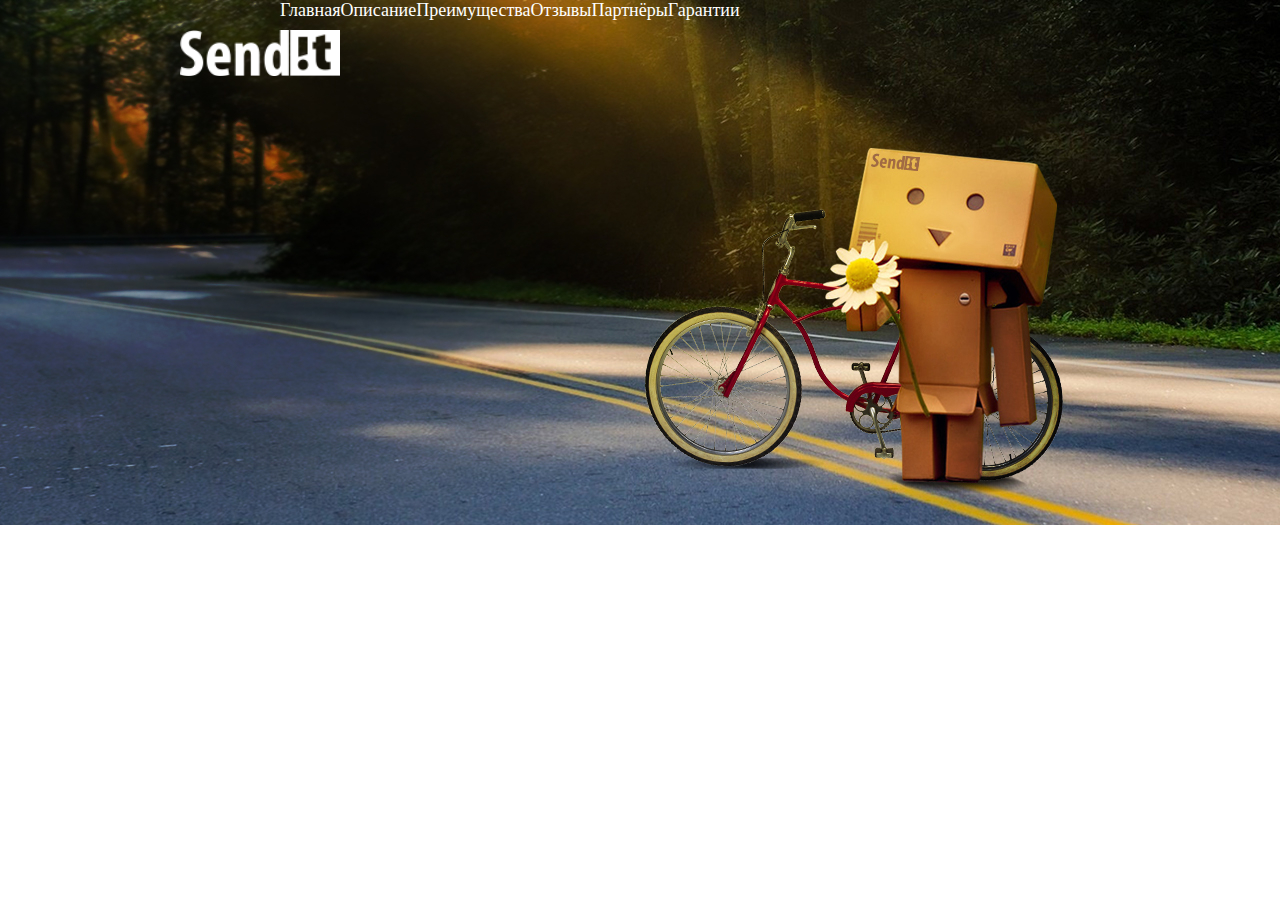
==== Адаптив 2.0/index.html @ 00981866 "prosto" ====
<!doctype html>
<html lang="en">
<head>
    <meta charset="UTF-8">
    <meta name="viewport"
          content="width=device-width, user-scalable=no, initial-scale=1.0, maximum-scale=1.0, minimum-scale=1.0">
    <meta http-equiv="X-UA-Compatible" content="ie=edge">
    <link rel="stylesheet" href="style.css">
    <title>Document</title>
</head>
<body>
    <header class="header center">
        <a href="#" class="logo"><img src="img/Logo.svg" alt="logo"></a>
        <ul class="navigator">
                <li class="navigator__list"><a href="#" class="list_links">Главная</a></li>
                <li class="navigator__list"><a href="#" class="list_links">Описание</a></li>
                <li class="navigator__list"><a href="#" class="list_links">Преимущества</a></li>
                <li class="navigator__list"><a href="#" class="list_links">Отзывы</a></li>
                <li class="navigator__list"><a href="#" class="list_links">Партнёры</a></li>
                <li class="navigator__list"><a href="#" class="list_links">Гарантии</a></li>
        </ul>
    </header>


</body>
</html>
---- Адаптив 2.0/style.css ----
* {
  margin: 0;
  padding: 0;
}

.center {
  padding: 0 15px;
}

.navigator {
  display: none;
  list-style-type: none;
}

.list_links {
  color: #ffffff;
  font-size: 18px;
  font-weight: 400;
  text-decoration: none;
}

.logo {
  padding-left: 140px;
}

.header {
  background-image: url("img/header-background.jpg");
  background-position: right;
  background-repeat: no-repeat;
  display: flex;
  height: 525px;
}

.logo {
  width: 100px;
  height: 29px;
  padding-top: 30px;
}

nav {
  padding-top: 30px;
}

@media (min-width: 320px) {
  .center {
    padding: 0 calc(50% - 160px);
  }

  .logo {
    padding-left: 20px;
  }

  .navigator {
    display: none;
  }
}
@media (min-width: 767.98px) {
  .center {
    padding: 0 calc(50% - 360px);
  }

  .navigator {
    display: flex;
  }
}
@media (min-width: 991.98px) {
  .center {
    padding: 0 calc(50% - 480px);
  }

  .navigator {
    display: flex;
  }
}
@media (min-width: 1440px) {
  .center {
    padding: 0 calc(50% - 720px);
  }

  .navigator {
    display: flex;
  }
}

/*# sourceMappingURL=style.css.map */
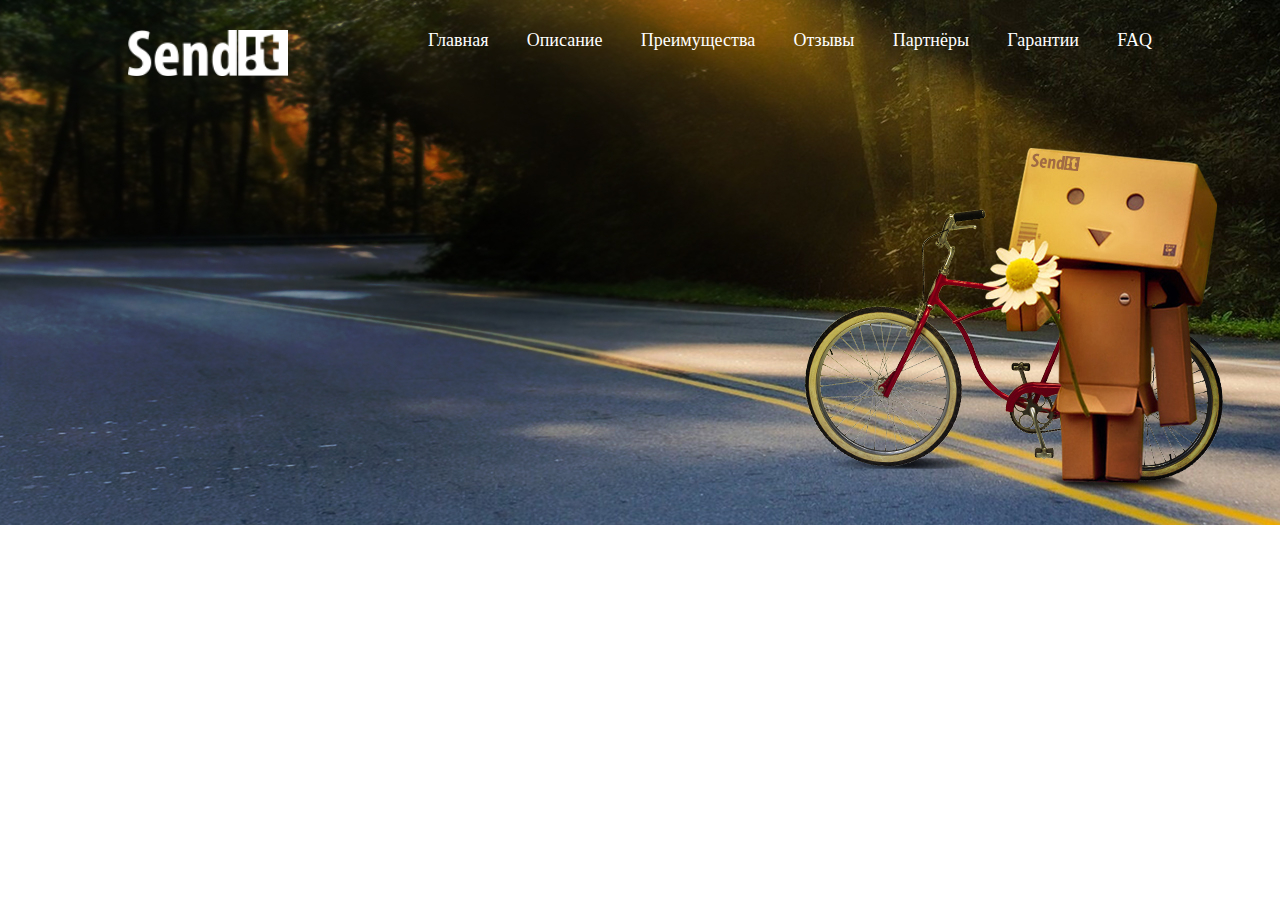
==== commit 09c16839: "поработал дома" ====
--- a/Адаптив 2.0/index.html
+++ b/Адаптив 2.0/index.html
@@ -9,17 +9,21 @@
     <title>Document</title>
 </head>
 <body>
-    <header class="header center">
-        <a href="#" class="logo"><img src="img/Logo.svg" alt="logo"></a>
-        <ul class="navigator">
+    <div class="first_slider center">
+        <header class="header">
+            <a href="#" class="logo"><img src="img/Logo.svg" alt="logo"></a>
+            <ul class="navigator">
                 <li class="navigator__list"><a href="#" class="list_links">Главная</a></li>
                 <li class="navigator__list"><a href="#" class="list_links">Описание</a></li>
                 <li class="navigator__list"><a href="#" class="list_links">Преимущества</a></li>
                 <li class="navigator__list"><a href="#" class="list_links">Отзывы</a></li>
                 <li class="navigator__list"><a href="#" class="list_links">Партнёры</a></li>
                 <li class="navigator__list"><a href="#" class="list_links">Гарантии</a></li>
-        </ul>
-    </header>
+                <li class="navigator__list"><a href="#" class="list_links">FAQ</a></li>
+            </ul>
+        </header>
+    </div>
+
 
 
 </body>
--- a/Адаптив 2.0/style.css
+++ b/Адаптив 2.0/style.css
@@ -3,13 +3,18 @@
   padding: 0;
 }
 
-.center {
-  padding: 0 15px;
+.first_slider {
+  background-image: url("img/header-background.jpg");
+  background-repeat: no-repeat;
+  height: 525px;
 }
 
 .navigator {
-  display: none;
+  display: flex;
+  justify-content: space-between;
   list-style-type: none;
+  width: 860px;
+  padding-left: 140px;
 }
 
 .list_links {
@@ -19,66 +24,49 @@
   text-decoration: none;
 }
 
-.logo {
-  padding-left: 140px;
+.header {
+  display: flex;
+  justify-content: space-between;
+  padding-top: 30px;
+  padding-left: 8rem;
+  padding-right: 8rem;
 }
 
-.header {
-  background-image: url("img/header-background.jpg");
-  background-position: right;
-  background-repeat: no-repeat;
-  display: flex;
-  height: 525px;
-}
-
-.logo {
-  width: 100px;
-  height: 29px;
+.nav {
   padding-top: 30px;
 }
 
-nav {
-  padding-top: 30px;
+.center {
+  margin: 0 auto;
 }
 
-@media (min-width: 320px) {
-  .center {
-    padding: 0 calc(50% - 160px);
+@media (max-width: 320px) {
+  .navigator {
+    display: none;
   }
 
-  .logo {
-    padding-left: 20px;
+  .first_slider {
+    width: 300px;
+  }
+}
+@media (max-width: 870px) {
+  .first_slider {
+    width: 768px;
   }
 
   .navigator {
     display: none;
   }
 }
-@media (min-width: 767.98px) {
-  .center {
-    padding: 0 calc(50% - 360px);
-  }
-
-  .navigator {
-    display: flex;
-  }
-}
-@media (min-width: 991.98px) {
-  .center {
-    padding: 0 calc(50% - 480px);
-  }
-
-  .navigator {
-    display: flex;
+@media (max-width: 1100px) {
+  .header {
+    padding-left: 2rem;
+    padding-right: 2rem;
   }
 }
 @media (min-width: 1440px) {
-  .center {
-    padding: 0 calc(50% - 720px);
-  }
-
-  .navigator {
-    display: flex;
+  .first_slider {
+    width: 1440px;
   }
 }
 
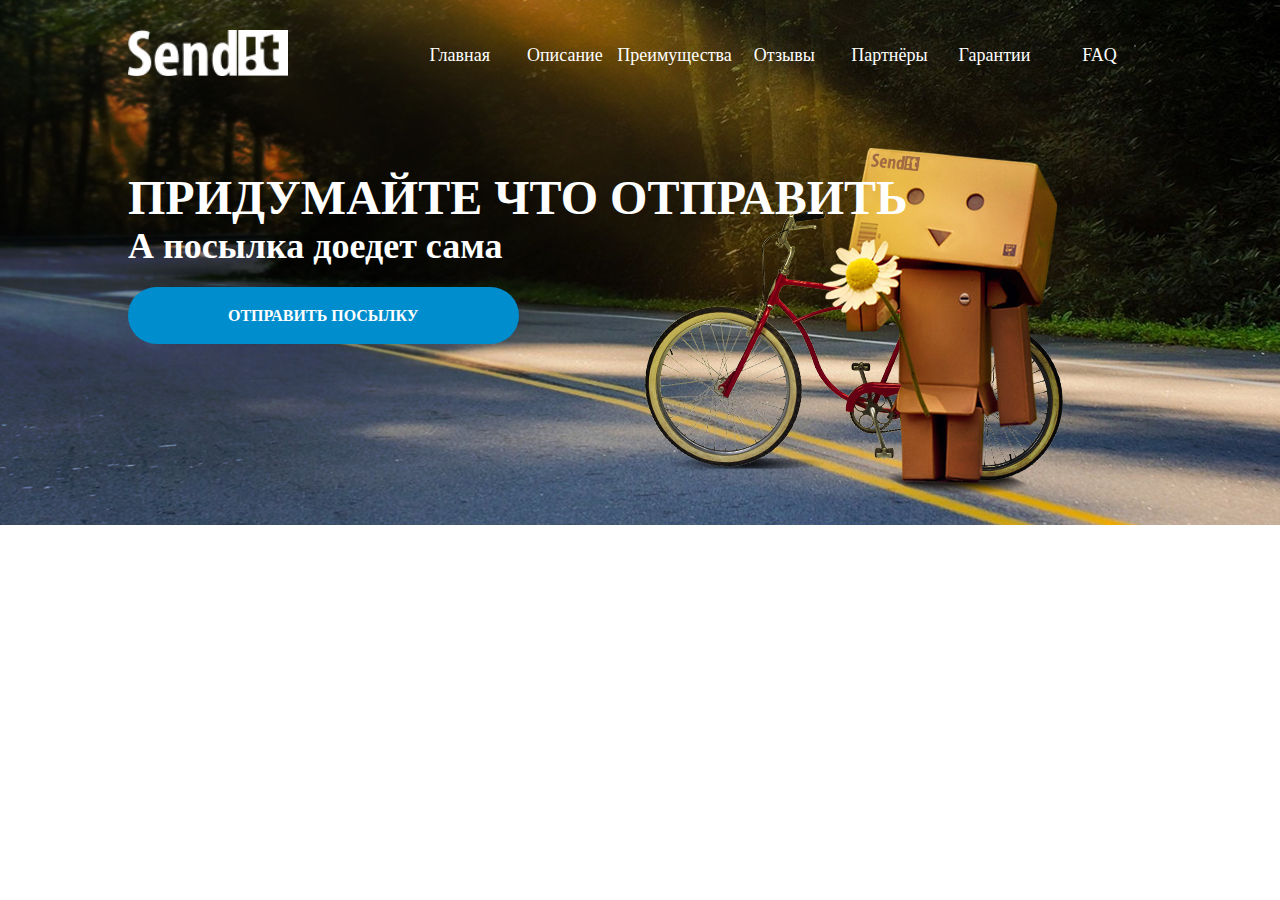
==== commit 2753a79a: "работал дома" ====
--- a/Адаптив 2.0/index.html
+++ b/Адаптив 2.0/index.html
@@ -11,7 +11,7 @@
 <body>
     <div class="first_slider center">
         <header class="header">
-            <a href="#" class="logo"><img src="img/Logo.svg" alt="logo"></a>
+            <a href="#" class="logo"><img class="logo-pic" src="img/Logo.svg" alt="logo"></a>
             <ul class="navigator">
                 <li class="navigator__list"><a href="#" class="list_links">Главная</a></li>
                 <li class="navigator__list"><a href="#" class="list_links">Описание</a></li>
@@ -21,7 +21,14 @@
                 <li class="navigator__list"><a href="#" class="list_links">Гарантии</a></li>
                 <li class="navigator__list"><a href="#" class="list_links">FAQ</a></li>
             </ul>
+            <div class="adidas"><img src="img/adidas.svg" alt=""></div>
         </header>
+        <div class="content-fist-slider">
+            <p class="big-lozung">ПРИДУМАЙТЕ ЧТО ОТПРАВИТЬ</p>
+            <p class="small-lozung">А посылка доедет сама</p>
+            <a href="#" class="long-button">отправить посылку</a>
+        </div>
+
     </div>
 
 
--- a/Адаптив 2.0/style.css
+++ b/Адаптив 2.0/style.css
@@ -7,14 +7,14 @@
   background-image: url("img/header-background.jpg");
   background-repeat: no-repeat;
   height: 525px;
+  background-position: right;
 }
 
 .navigator {
-  display: flex;
-  justify-content: space-between;
+  display: grid;
+  grid-template-columns: 1fr 1fr 1fr 1fr 1fr 1fr 1fr;
+  align-items: center;
   list-style-type: none;
-  width: 860px;
-  padding-left: 140px;
 }
 
 .list_links {
@@ -22,14 +22,49 @@
   font-size: 18px;
   font-weight: 400;
   text-decoration: none;
+  display: grid;
+  justify-content: center;
+}
+
+.content-fist-slider {
+  padding-left: 8rem;
+  padding-top: 90px;
+}
+
+.big-lozung {
+  font-size: 48px;
+  font-weight: 900;
+  color: #ffffff;
+}
+
+.small-lozung {
+  color: #ffffff;
+  font-size: 36px;
+  font-weight: 700;
+  padding-bottom: 2.5rem;
+}
+
+.long-button {
+  text-decoration: none;
+  padding: 20px 100px;
+  color: #ffffff;
+  font-size: 16px;
+  font-weight: 700;
+  text-transform: uppercase;
+  border-radius: 30px;
+  background-color: #008dcd;
 }
 
 .header {
-  display: flex;
-  justify-content: space-between;
+  display: grid;
+  grid-template-columns: 3fr 8fr;
   padding-top: 30px;
   padding-left: 8rem;
   padding-right: 8rem;
+}
+
+.adidas {
+  display: none;
 }
 
 .nav {
@@ -41,21 +76,83 @@
 }
 
 @media (max-width: 320px) {
+  .content-fist-slider {
+    padding-top: 350px;
+    padding-left: 1rem;
+  }
+
+  .logo-pic {
+    width: 100px;
+    height: 30px;
+  }
+
   .navigator {
     display: none;
   }
 
+  .logo {
+    height: 29px;
+    width: 100px;
+  }
+
   .first_slider {
-    width: 300px;
+    background-position: right -154px top 0px;
+    background-size: 336%;
+  }
+
+  .big-lozung {
+    font-size: 32px;
+    color: black;
+  }
+
+  .small-lozung {
+    font-size: 24px;
+    color: black;
+  }
+
+  .header {
+    display: grid;
+    grid-template-columns: 4fr 0.5fr;
+  }
+
+  .long-button {
+    padding: 1rem 2.5rem;
+  }
+
+  .adidas {
+    display: flex;
   }
 }
-@media (max-width: 870px) {
+@media screen and (min-width: 321px) and (max-width: 870px) {
   .first_slider {
-    width: 768px;
+    width: 100vw;
+    background-position: right -153px top 0px;
+  }
+
+  .content-fist-slider {
+    padding-top: 490px;
+    padding-left: 2rem;
+  }
+
+  .big-lozung {
+    color: black;
+  }
+
+  .small-lozung {
+    color: black;
   }
 
   .navigator {
     display: none;
+  }
+
+  .header {
+    display: grid;
+    grid-template-columns: 5fr 0.5fr;
+  }
+
+  .adidas {
+    display: flex;
   }
 }
 @media (max-width: 1100px) {
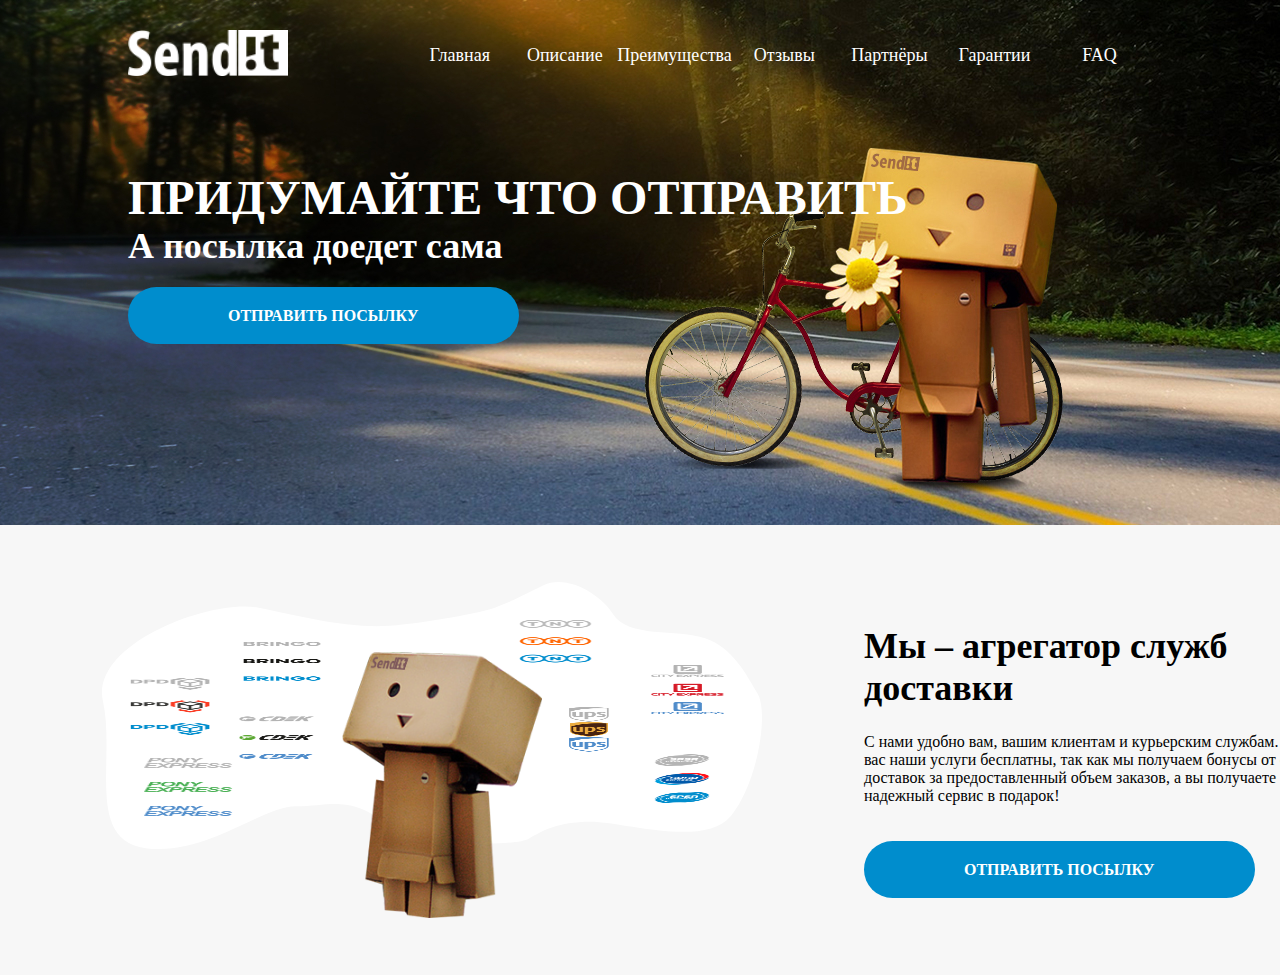
==== commit 304e866c: "home" ====
--- a/Адаптив 2.0/index.html
+++ b/Адаптив 2.0/index.html
@@ -30,6 +30,16 @@
         </div>
 
     </div>
+    <div class="two_slider center">
+        <div class="two_slider__left"></div>
+        <div class="two_slider__right">
+            <h2 class="lozung-two">Мы – агрегатор служб доставки</h2>
+            <p class="text-lozung-two">С нами удобно вам, вашим клиентам и курьерским службам.
+                Для вас наши услуги бесплатны, так как мы получаем бонусы от служб доставок за
+                предоставленный объем заказов, а вы получаете надежный сервис в подарок!</p>
+            <a href="#" class="long-button">отправить посылку</a>
+        </div>
+    </div>
 
 
 
--- a/Адаптив 2.0/style.css
+++ b/Адаптив 2.0/style.css
@@ -71,6 +71,41 @@
   padding-top: 30px;
 }
 
+.two_slider {
+  display: grid;
+  grid-template-columns: 1.5fr 1fr;
+  width: 1440px;
+  height: 450px;
+  background: #f7f7f7;
+}
+.two_slider__left {
+  background-image: url("img/slider-two.svg");
+  background-position: center;
+  background-repeat: no-repeat;
+}
+.two_slider__right {
+  width: 460px;
+  justify-items: center;
+  margin-top: 100px;
+}
+
+.text-lozung-two {
+  padding-top: 1.5rem;
+  padding-bottom: 3.5rem;
+}
+
+.lozung-two {
+  color: #000000;
+  font-size: 36px;
+  font-weight: 700;
+}
+
+.text-lozung-two {
+  color: #000000;
+  font-size: 16px;
+  font-weight: 400;
+}
+
 .center {
   margin: 0 auto;
 }
@@ -154,12 +189,21 @@
   .adidas {
     display: flex;
   }
+
+  .two_slider {
+    width: 320px;
+  }
 }
 @media (max-width: 1100px) {
   .header {
     padding-left: 2rem;
     padding-right: 2rem;
   }
+
+  .two-slider {
+    height: 336px;
+    width: 770px;
+  }
 }
 @media (min-width: 1440px) {
   .first_slider {
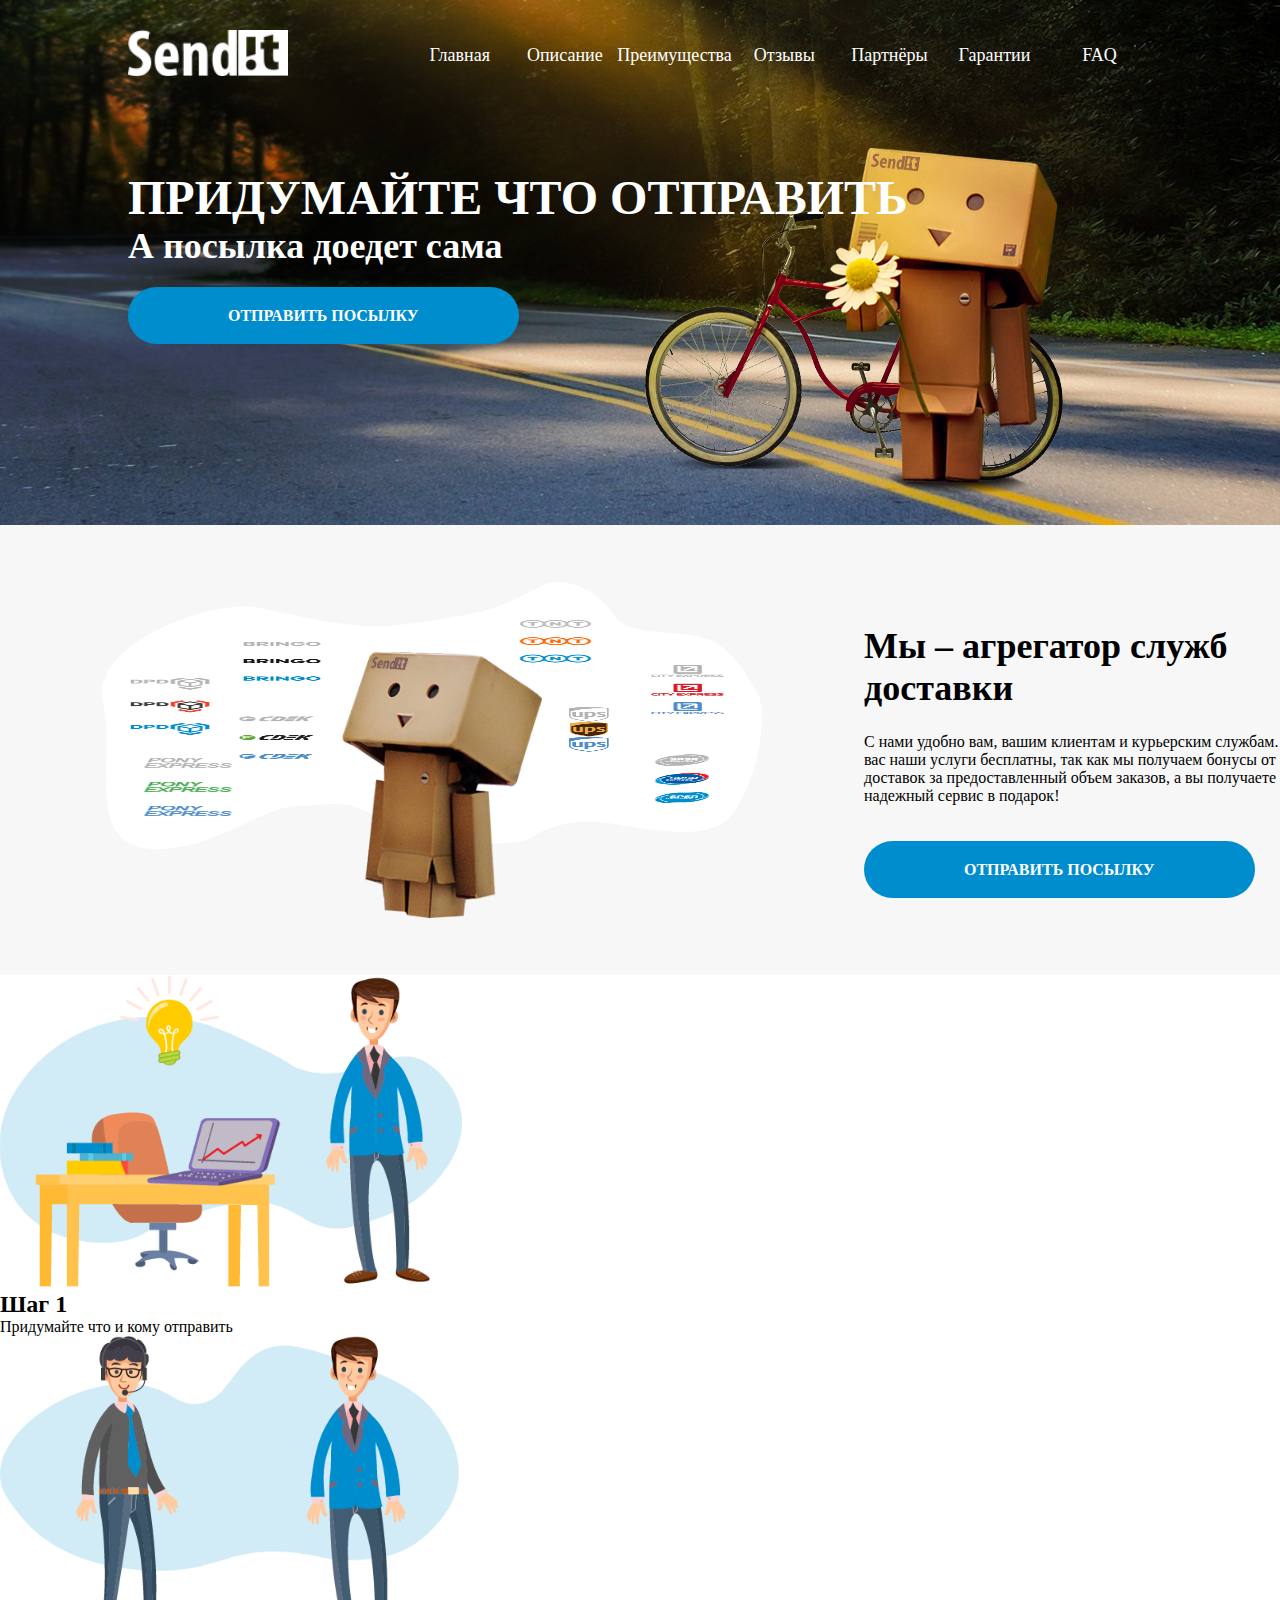
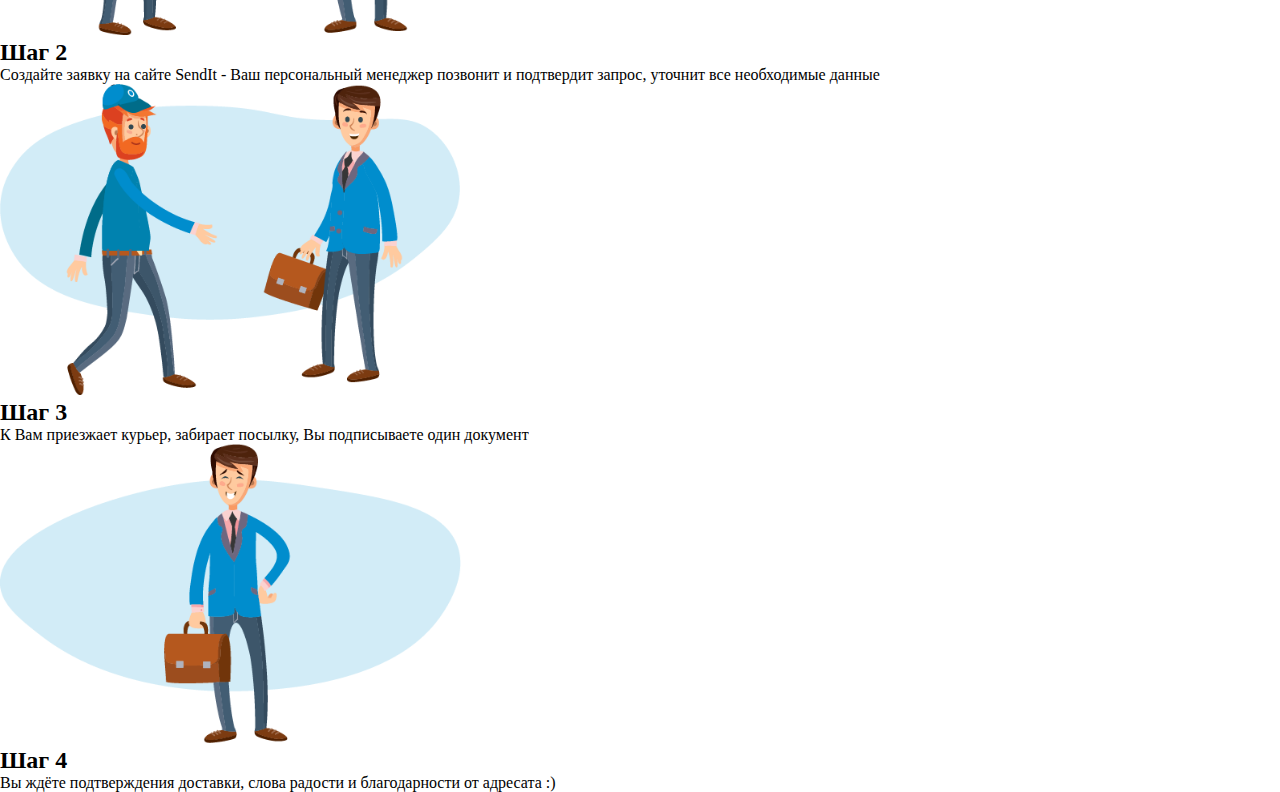
==== commit 581cf53c: "home" ====
--- a/Адаптив 2.0/index.html
+++ b/Адаптив 2.0/index.html
@@ -31,6 +31,7 @@
 
     </div>
     <div class="two_slider center">
+        <h2 class="lozung-two__spesial">Мы – агрегатор служб доставки</h2>
         <div class="two_slider__left"></div>
         <div class="two_slider__right">
             <h2 class="lozung-two">Мы – агрегатор служб доставки</h2>
@@ -39,6 +40,35 @@
                 предоставленный объем заказов, а вы получаете надежный сервис в подарок!</p>
             <a href="#" class="long-button">отправить посылку</a>
         </div>
+
+
+    </div>
+    <div class="three_slider center">
+        <div class="content-three"><img src="img/1-step.svg" alt="" class="content-three__pic">
+            <h2 class="content-three__step">Шаг 1</h2>
+            <p class="content-three__text">Придумайте что и кому отправить</p>
+        </div>
+        <div class="content-three"><img src="img/2-step.svg" alt="" class="content-three__pic">
+            <h2 class="content-three__step">Шаг 2</h2>
+            <p class="content-three__text">Создайте заявку на сайте SendIt -
+                Ваш персональный менеджер позвонит и подтвердит запрос, уточнит
+                все необходимые данные</p>
+        </div>
+        <div class="content-three"><img src="img/3-step.svg" alt="" class="content-three__pic">
+            <h2 class="content-three__step">Шаг 3 </h2>
+                <p class="content-three__text">
+                    К Вам приезжает курьер, забирает посылку, Вы подписываете один документ
+                </p>
+
+        </div>
+        <div class="content-three"><img src="img/4-step.svg" alt="" class="content-three__pic">
+            <h2 class="content-three__step">Шаг 4</h2>
+                <p class="content-three__text">
+                    Вы ждёте подтверждения доставки, слова радости и благодарности от адресата :)
+                </p>
+
+        </div>
+
     </div>
 
 
--- a/Адаптив 2.0/style.css
+++ b/Адаптив 2.0/style.css
@@ -82,11 +82,13 @@
   background-image: url("img/slider-two.svg");
   background-position: center;
   background-repeat: no-repeat;
+  grid-column: 1;
 }
 .two_slider__right {
   width: 460px;
   justify-items: center;
   margin-top: 100px;
+  grid-column: 2;
 }
 
 .text-lozung-two {
@@ -99,6 +101,9 @@
   font-size: 36px;
   font-weight: 700;
 }
+.lozung-two__spesial {
+  display: none;
+}
 
 .text-lozung-two {
   color: #000000;
@@ -162,6 +167,7 @@
   .first_slider {
     width: 100vw;
     background-position: right -153px top 0px;
+    height: 665px;
   }
 
   .content-fist-slider {
@@ -191,7 +197,45 @@
   }
 
   .two_slider {
-    width: 320px;
+    width: 100vw;
+    padding-top: 10rem;
+    display: grid;
+    grid-template-rows: 44px 1fr 1fr;
+    grid-template-columns: 2rem 383px 400px;
+  }
+  .two_slider__left {
+    align-self: center;
+    height: 330px;
+    grid-row-start: 2;
+    grid-row-end: 4;
+    grid-column: 3;
+    background-size: 100%;
+  }
+  .two_slider__right {
+    align-self: center;
+    height: 100px;
+    grid-row: 2;
+    grid-column: 2;
+  }
+
+  .text-lozung-two {
+    font-size: 14px;
+    font-weight: 400;
+    width: 260px;
+  }
+
+  .lozung-two {
+    display: none;
+  }
+  .lozung-two__spesial {
+    display: flex;
+    font-size: 36px;
+    font-weight: 700;
+    grid-row: 1;
+    grid-column-start: 2;
+    grid-column-end: 4;
+    align-items: center;
+    padding-left: 2rem;
   }
 }
 @media (max-width: 1100px) {
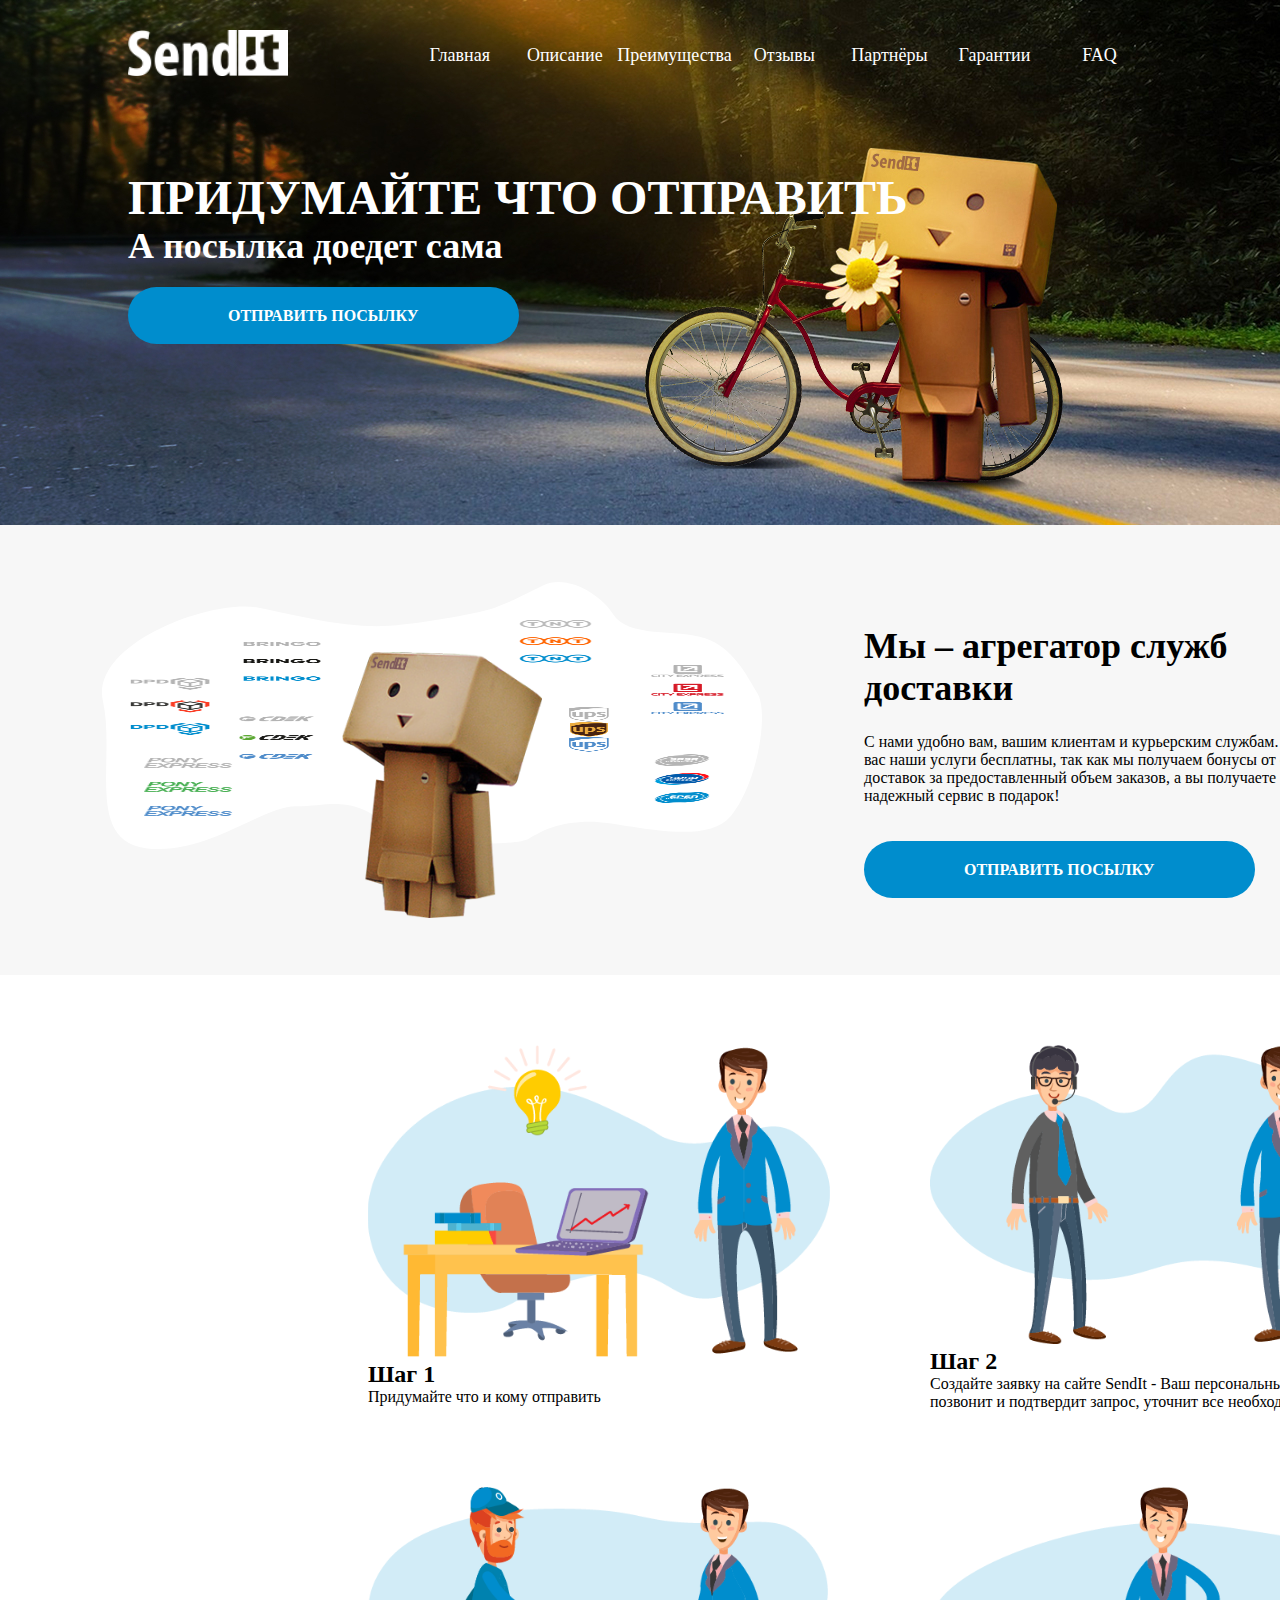
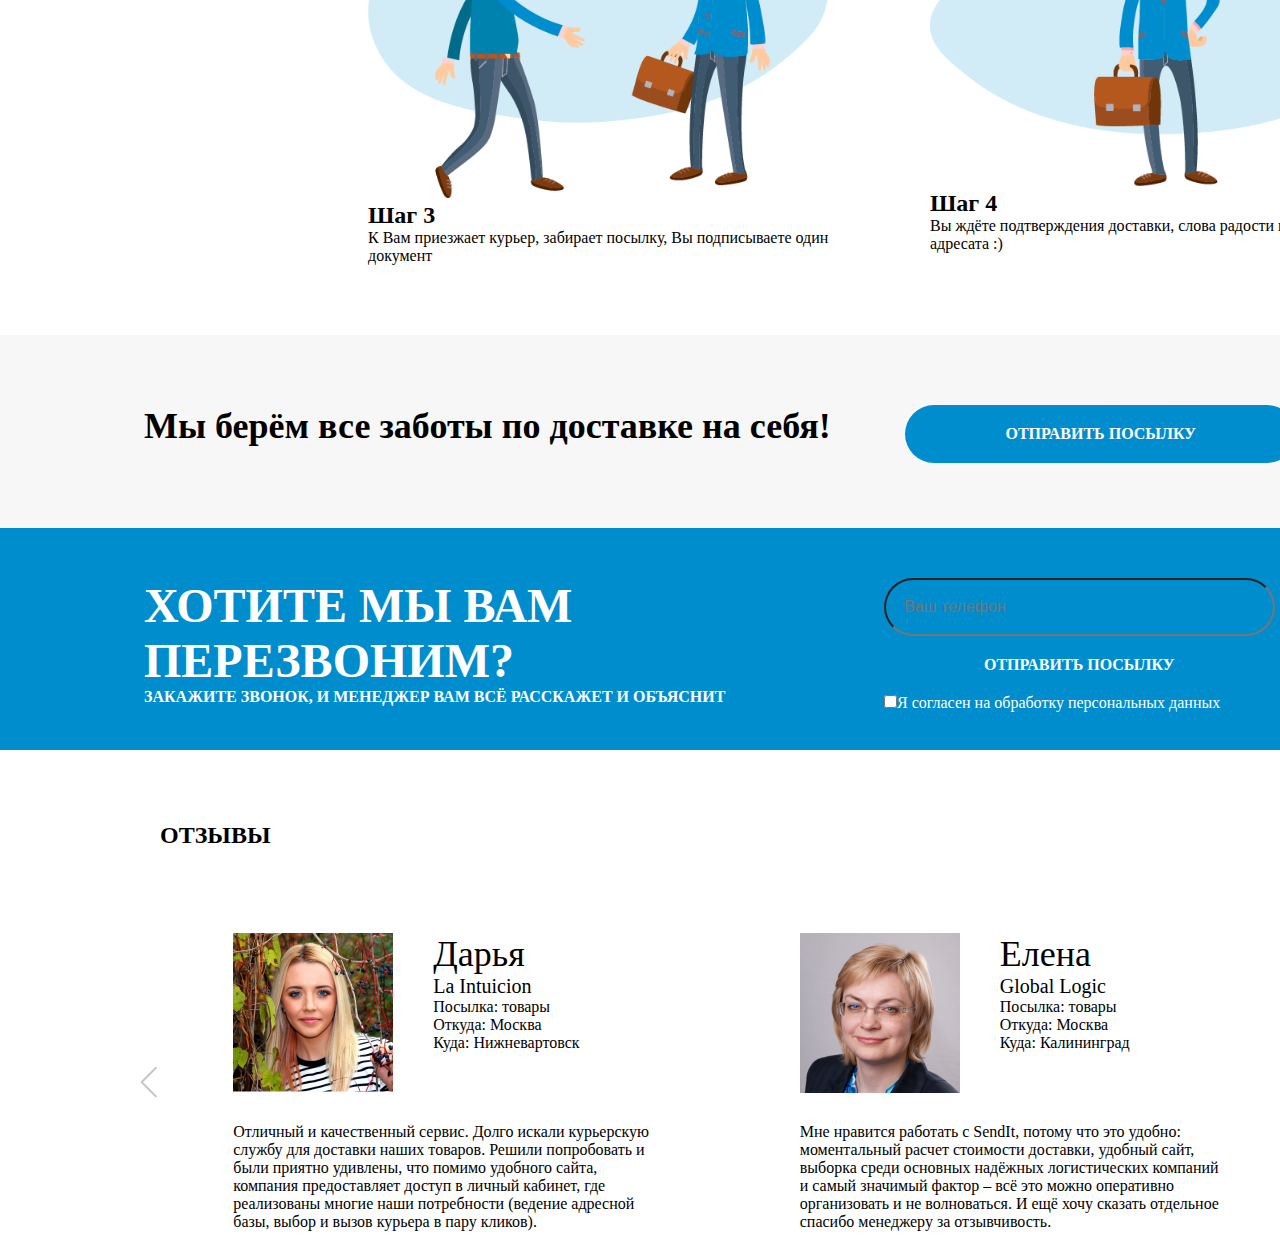
==== commit a02f5cb8: "homework" ====
--- a/Адаптив 2.0/index.html
+++ b/Адаптив 2.0/index.html
@@ -40,11 +40,10 @@
                 предоставленный объем заказов, а вы получаете надежный сервис в подарок!</p>
             <a href="#" class="long-button">отправить посылку</a>
         </div>
-
-
     </div>
     <div class="three_slider center">
-        <div class="content-three"><img src="img/1-step.svg" alt="" class="content-three__pic">
+        <div class="content-three"
+            ><img src="img/1-step.svg" alt="step" class="content-three__pic">
             <h2 class="content-three__step">Шаг 1</h2>
             <p class="content-three__text">Придумайте что и кому отправить</p>
         </div>
@@ -68,6 +67,66 @@
                 </p>
 
         </div>
+    </div>
+    <div class="four-slider center">
+        <div class="four-slider__top">
+            <h2 class="text-lozung-four">Мы берём все заботы по доставке на себя!</h2>
+            <a href="#" class="long-button">отправить посылку</a>
+        </div>
+        <div class="four-slider__middle">
+            <p class="four-slider__middle-text">
+               <span class="big-text">хотите мы вам </br>перезвоним?</span><br>
+                Закажите звонок, и менеджер вам всё расскажет и объяснит
+            </p>
+            <div class="four-slider__telephone-number">
+                <input class="number" type="number" placeholder="Ваш телефон" >
+                <a href="#" class="long-button">отправить посылку</a>
+                <form action="1"> <input type="checkbox">Я согласен на обработку персональных данных</form>
+            </div>
+        </div>
+        <div class="four-slider__bottom">
+            <h2 class="word-feedback">ОТЗЫВЫ</h2>
+            <img class="strelka-1" src="img/strelka-left.jpg" alt="strelka-left">
+            <div class="four-slider__bottom-feedback-1">
+                <img src="img/photo-1.jpg" alt="photo-1" class="feedback-foto">
+                <div class="other">
+                    <h2 class="name">Дарья</h2>
+                    <h2 class="who">La Intuicion</h2>
+                    <h2 class="what">
+                        Посылка: товары<br>
+                        Откуда: Москва<br>
+                        Куда: Нижневартовск
+                    </h2>
+                </div>
+                <p class="feedback-text">
+                    Отличный и качественный сервис.
+                    Долго искали курьерскую службу для доставки наших товаров.
+                    Решили попробовать и были приятно удивлены, что помимо удобного сайта,
+                    компания предоставляет доступ в личный кабинет, где реализованы многие
+                    наши потребности (ведение адресной базы, выбор и вызов курьера в пару кликов).
+                </p>
+            </div>
+            <div class="four-slider__bottom-feedback-2">
+                <img src="img/photo-2.jpg" alt="photo-2" class="feedback-foto">
+                     <div class="other">
+                        <h2 class="name">Елена</h2>
+                        <h2 class="who">Global Logic</h2>
+                        <h2 class="what">
+                            Посылка: товары<br>
+                            Откуда: Москва<br>
+                            Куда: Калининград
+                        </h2>
+
+                     </div>
+                <p class="feedback-text">
+                    Мне нравится работать с SendIt, потому что это удобно: моментальный расчет
+                    стоимости доставки, удобный сайт, выборка среди основных надёжных логистических
+                    компаний и самый значимый фактор – всё это можно оперативно организовать и не волноваться.
+                    И ещё хочу сказать отдельное спасибо менеджеру за отзывчивость.
+                </p>
+            </div>
+           <img class="strelka-2" src="img/strelka-right.jpg" alt="strelka-right">
+        </div>
 
     </div>
 
--- a/Адаптив 2.0/style.css
+++ b/Адаптив 2.0/style.css
@@ -115,6 +115,156 @@
   margin: 0 auto;
 }
 
+.three_slider {
+  width: 1060px;
+  padding: 70px 23rem;
+  display: grid;
+  grid-template-columns: 1fr 1fr;
+  grid-template-rows: 1fr 1fr;
+  grid-gap: 4rem;
+}
+
+.four-slider {
+  width: 1440px;
+}
+.four-slider__top {
+  background-color: #f7f7f7;
+  display: flex;
+  padding: 70px 9rem 65px;
+  justify-content: space-between;
+}
+.four-slider__middle {
+  background-color: #008dcd;
+  padding: 50px 9rem 40px;
+  display: flex;
+}
+.four-slider__middle-text {
+  color: #ffffff;
+  font-size: 16px;
+  font-weight: 900;
+  text-transform: uppercase;
+  width: 740px;
+}
+.four-slider__telephone-number {
+  width: 391px;
+  height: 132px;
+  display: flex;
+  flex-direction: column;
+  justify-content: space-between;
+}
+.four-slider__bottom {
+  width: 1173px;
+  padding-left: 140px;
+  padding-right: 140px;
+  display: grid;
+  grid-template-rows: 170px 324px;
+  grid-template-columns: 20px 1fr 1fr 20px;
+}
+.four-slider__bottom-feedback-1 {
+  grid-row: 2;
+  grid-column-start: 2;
+  grid-column-end: 3;
+  display: grid;
+  grid-template-columns: 160px 260px;
+  grid-template-rows: 160px auto;
+  align-self: center;
+  justify-content: center;
+}
+.four-slider__bottom-feedback-2 {
+  grid-row: 2;
+  grid-column-start: 3;
+  grid-column-end: 4;
+  display: grid;
+  grid-template-columns: 160px 260px;
+  grid-template-rows: 160px auto;
+  align-self: center;
+  justify-content: center;
+}
+
+.feedback-foto {
+  grid-column: 1;
+  grid-row: 1;
+}
+
+.other {
+  grid-column: 2;
+  grid-row: 1;
+  padding-left: 40px;
+  color: #000000;
+  font-size: 16px;
+  font-weight: 400;
+}
+
+.who {
+  color: #000000;
+  font-size: 20px;
+  font-weight: 400;
+}
+
+.name {
+  color: #000000;
+  font-size: 36px;
+  font-weight: 400;
+}
+
+.what {
+  font-size: 16px;
+  font-weight: 400;
+}
+
+.feedback-text {
+  grid-row: 2;
+  grid-column-start: 1;
+  grid-column-end: 3;
+  padding-top: 30px;
+  color: #000000;
+  font-size: 16px;
+  font-weight: 400;
+}
+
+.number {
+  background-color: #008dcd;
+  border-radius: 50px;
+  padding: 18px;
+  font-size: 16px;
+  font-weight: 400;
+}
+
+.word-feedback {
+  grid-row: 1;
+  grid-column: 2;
+  align-self: center;
+}
+
+.strelka-1 {
+  grid-row: 2;
+  grid-column: 1;
+  align-self: center;
+  height: 31px;
+}
+
+.strelka-2 {
+  grid-row: 2;
+  grid-column: 4;
+  align-self: center;
+  height: 31px;
+}
+
+.big-text {
+  font-size: 48px;
+}
+
+.text-lozung-four {
+  color: #000000;
+  font-size: 36px;
+  font-weight: 700;
+}
+
+form {
+  color: #ffffff;
+  font-weight: 400;
+}
+
 @media (max-width: 320px) {
   .content-fist-slider {
     padding-top: 350px;
@@ -161,6 +311,22 @@
 
   .adidas {
     display: flex;
+  }
+
+  .three_slider {
+    padding: 30px 1rem;
+    display: flex;
+    flex-direction: column;
+  }
+
+  .content-three {
+    width: 278px;
+    height: 258px;
+    padding-top: 1rem;
+    padding-bottom: 1rem;
+  }
+  .content-three__pic {
+    height: 188px;
   }
 }
 @media screen and (min-width: 321px) and (max-width: 870px) {
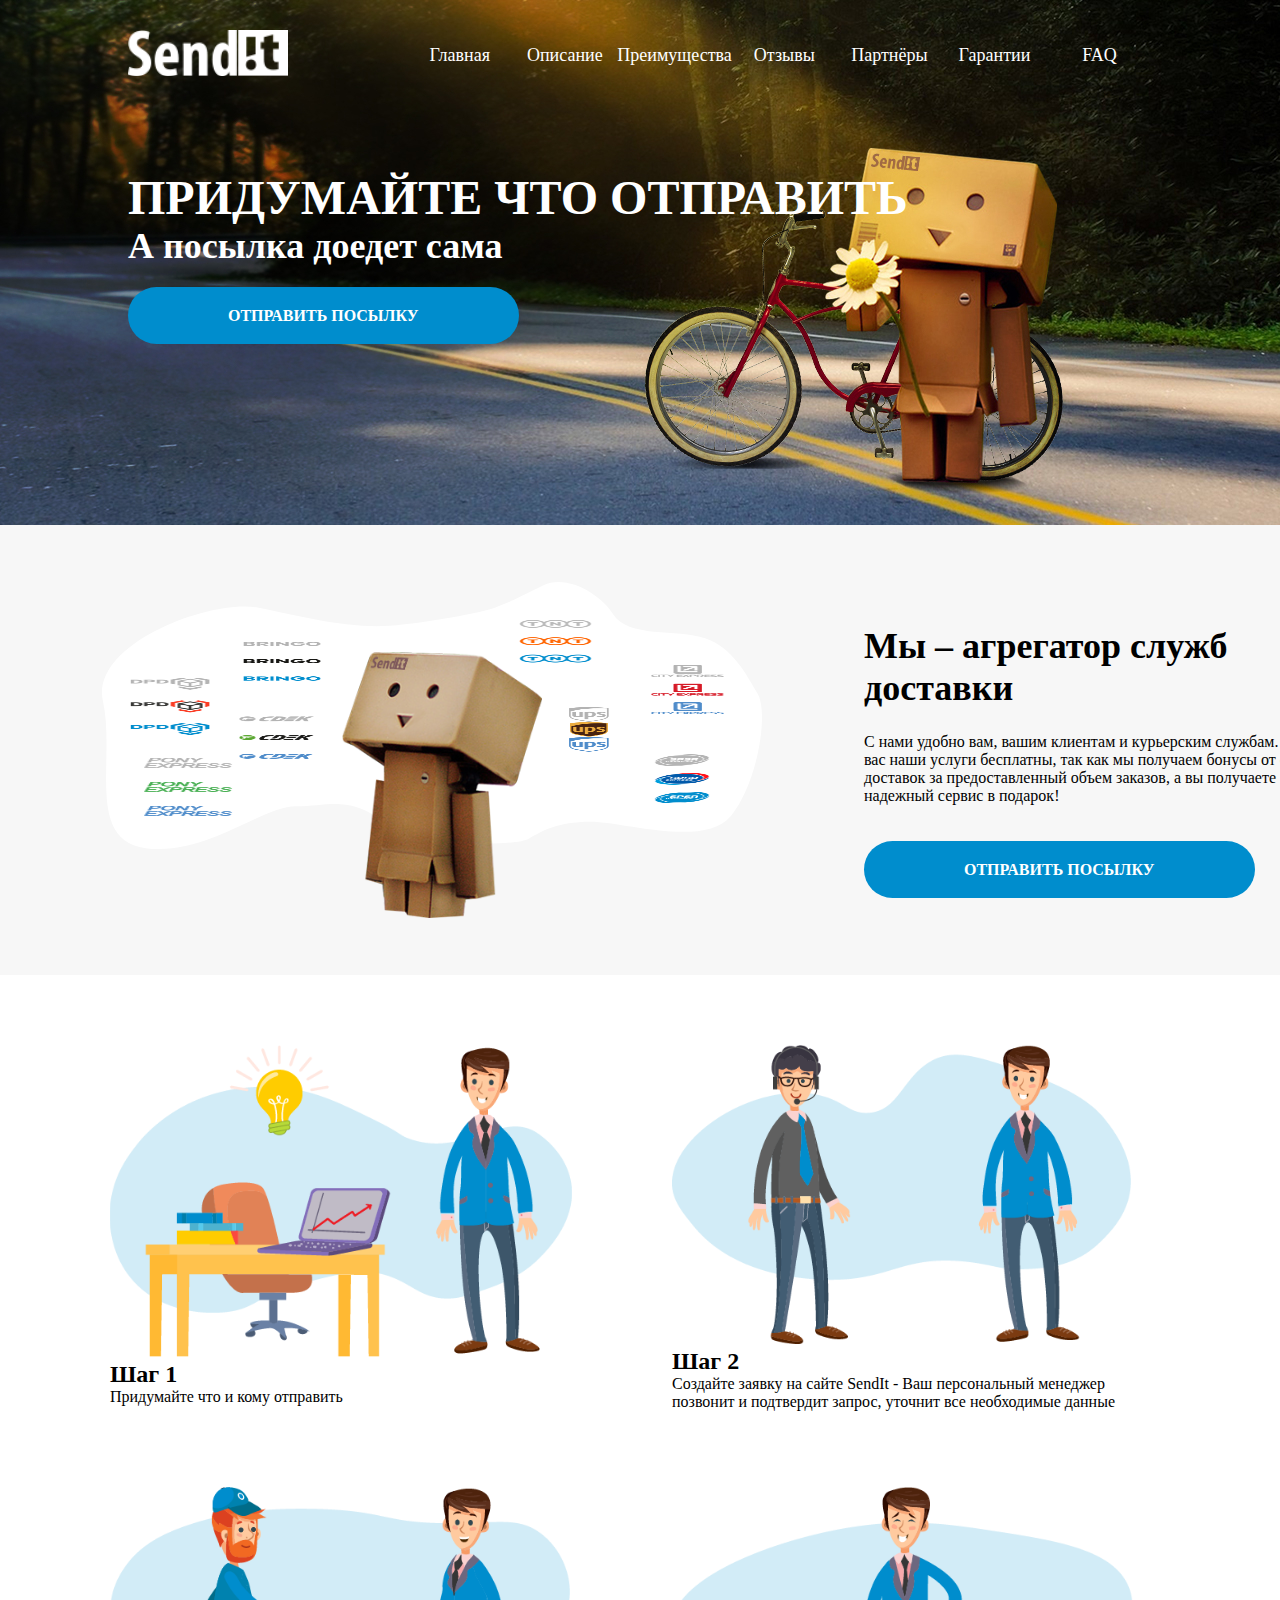
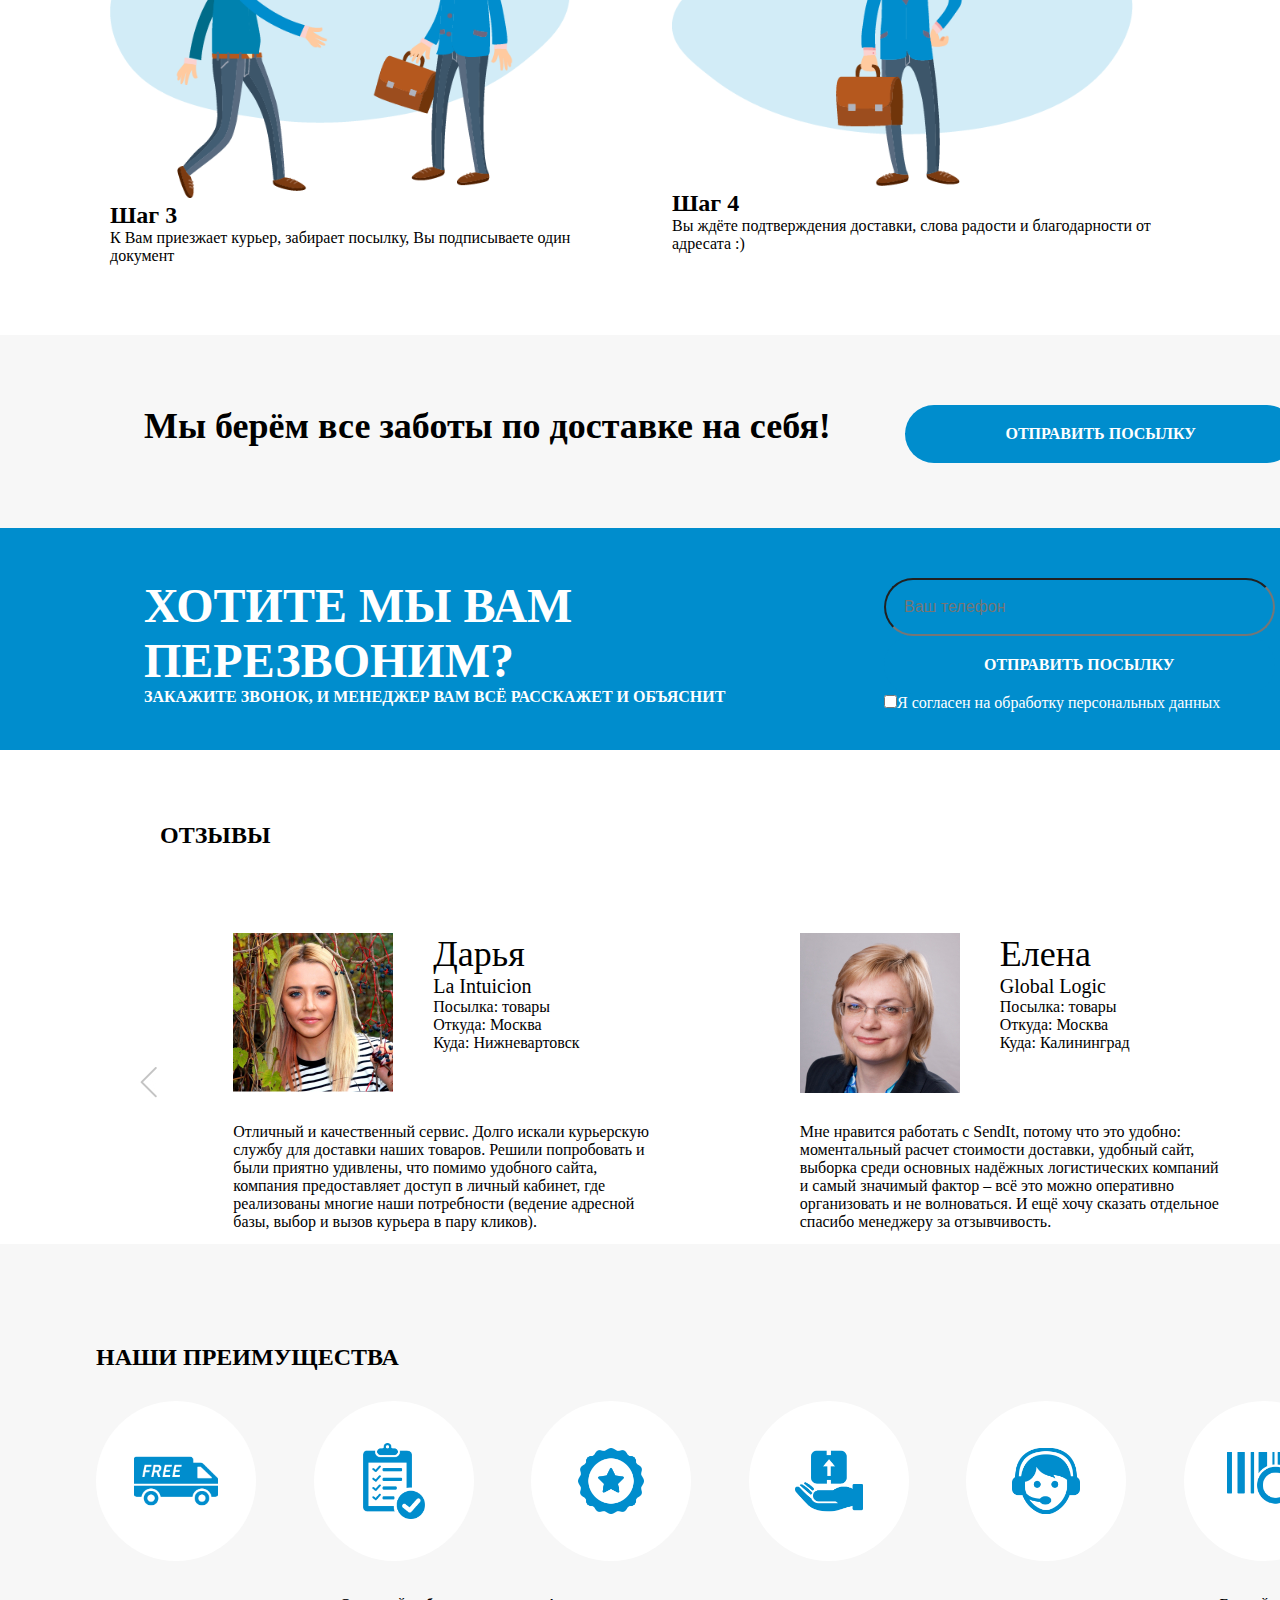
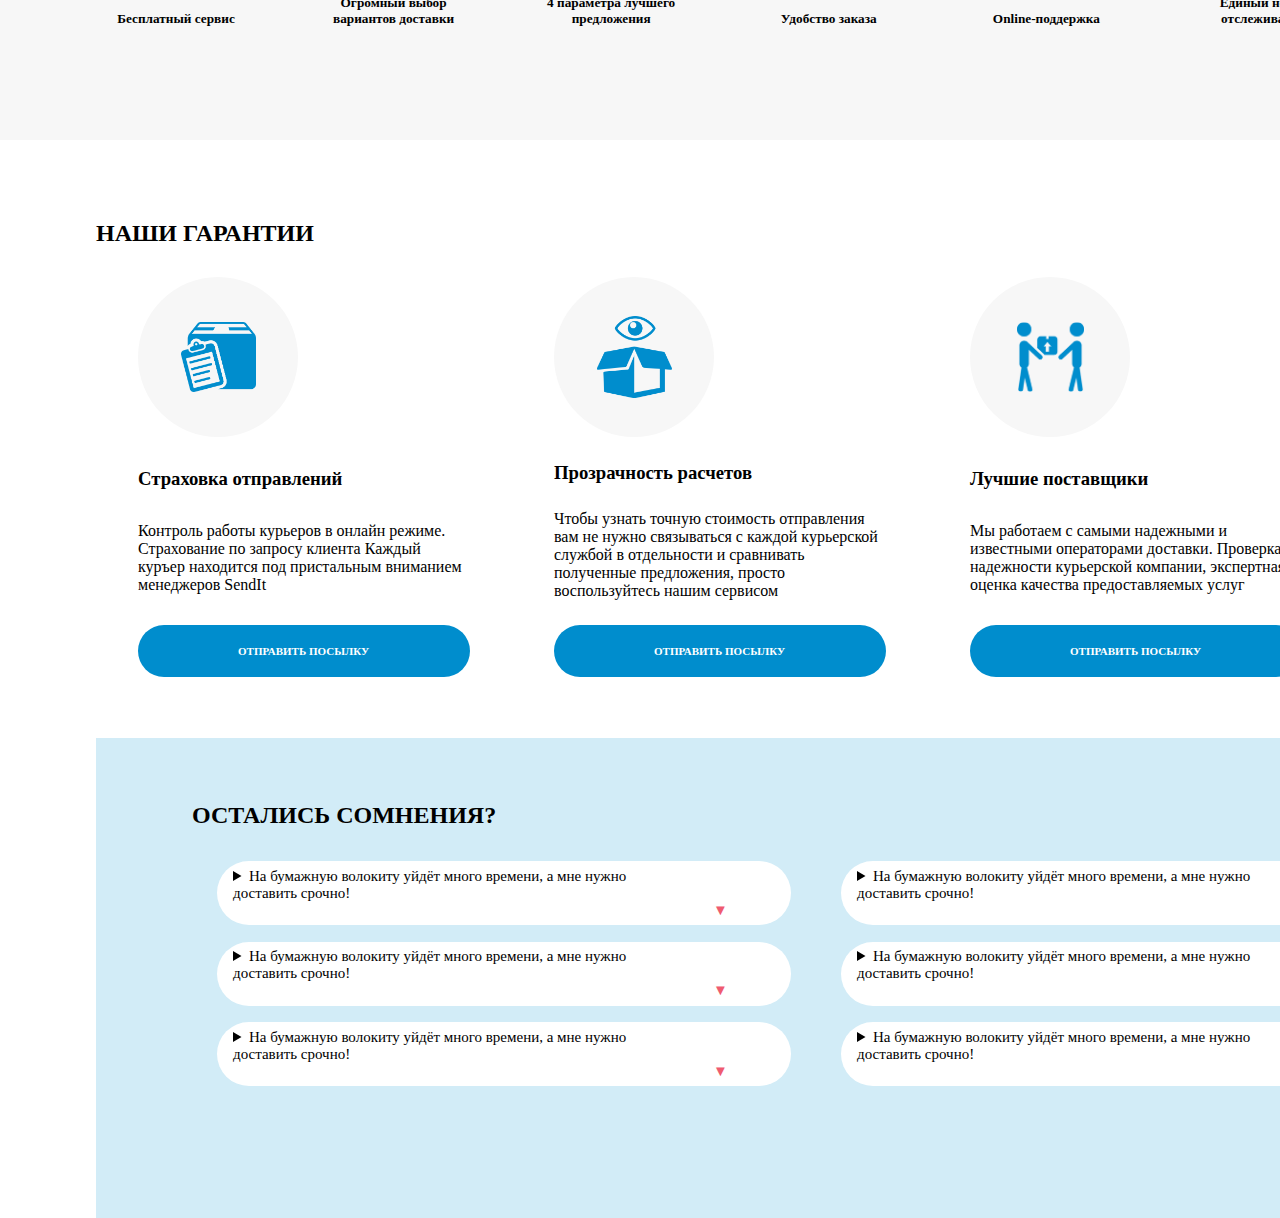
==== commit b31eaa8a: "home" ====
--- a/Адаптив 2.0/index.html
+++ b/Адаптив 2.0/index.html
@@ -6,6 +6,7 @@
           content="width=device-width, user-scalable=no, initial-scale=1.0, maximum-scale=1.0, minimum-scale=1.0">
     <meta http-equiv="X-UA-Compatible" content="ie=edge">
     <link rel="stylesheet" href="style.css">
+    <link href="https://fonts.googleapis.com/css?family=Source+Sans+Pro:400,600&display=swap&subset=cyrillic,cyrillic-ext" rel="stylesheet">
     <title>Document</title>
 </head>
 <body>
@@ -129,6 +130,110 @@
         </div>
 
     </div>
+    <div class="five-slider center">
+        <div class="five-slider__top">
+            <h2>НАШИ ПРЕИМУЩЕСТВА</h2>
+            <div class="five-slider__top-circle">
+                <div class="five-slider__top-blocks">
+                    <div class="top-circle-white"><img src="img/circle-1.svg" alt="circle-1"></div>
+                    <h5 class="top-circle-text">Бесплатный сервис</h5>
+                </div>
+                <div class="five-slider__top-blocks">
+                    <div class="top-circle-white"><img src="img/circle-2.svg" alt="circle-1"></div>
+                    <h5 class="top-circle-text">Огромный выбор вариантов доставки</h5>
+                </div>
+                <div class="five-slider__top-blocks">
+                    <div class="top-circle-white"><img src="img/circle-3.svg" alt="circle-1"></div>
+                    <h5 class="top-circle-text">4 параметра лучшего предложения</h5>
+                </div>
+                <div class="five-slider__top-blocks">
+                    <div class="top-circle-white"><img src="img/circle-4.svg" alt="circle-1"></div>
+                    <h5 class="top-circle-text">Удобство заказа</h5>
+                </div>
+                <div class="five-slider__top-blocks">
+                    <div class="top-circle-white"><img src="img/circle-5.svg" alt="circle-1"></div>
+                    <h5 class="top-circle-text">Online-поддержка</h5>
+                </div>
+                <div class="five-slider__top-blocks">
+                    <div class="top-circle-white"><img src="img/circle-6.svg" alt="circle-1"></div>
+                    <h5 class="top-circle-text">Единый номер отслеживания</h5>
+                </div>
+
+            </div>
+        </div>
+        <div class="five-slider__bottom">
+            <h2 class="five-slider__bottom-lozug">НАШИ ГАРАНТИИ</h2>
+            <div class="five-slider__bottom-threeBlock">
+               <div class="bottom-threeBlock-cirkle"><img src="img/circle-7.svg" alt="circle-7"></div>
+               <h3>Страховка отправлений</h3>
+               <p>Контроль работы курьеров в онлайн режиме.
+                   Страхование по запросу клиента Каждый куръер
+                   находится под пристальным вниманием менеджеров SendIt</p>
+               <a href="#" class="medium-button">отправить посылку</a>
+           </div>
+            <div class="five-slider__bottom-threeBlock">
+                <div class="bottom-threeBlock-cirkle"><img src="img/circle-8.svg" alt="circle-7"></div>
+                <h3>Прозрачность расчетов</h3>
+                <p>Чтобы узнать точную стоимость отправления вам не нужно
+                    связываться с каждой курьерской службой в
+                    отдельности и сравнивать полученные предложения, просто
+                    воспользуйтесь нашим сервисом </p>
+                <a href="#" class="medium-button">отправить посылку</a>
+            </div>
+            <div class="five-slider__bottom-threeBlock">
+                <div class="bottom-threeBlock-cirkle"><img src="img/circle-9.svg" alt="circle-7"></div>
+                <h3>Лучшие поставщики</h3>
+                <p>Мы работаем с самыми надежными и известными операторами доставки.
+                    Проверка надежности курьерской компании,
+                    экспертная оценка качества предоставляемых услуг</p>
+                <a href="#" class="medium-button">отправить посылку</a>
+            </div>
+        </div>
+    </div>
+    <div class="six-slider center">
+        <div class="six-slider__top">
+            <h2 class="six-slider__top-lozung">ОСТАЛИСЬ СОМНЕНИЯ?</h2>
+            <div class="six-slider__top-block">
+                <div class="six-slider__top-block-content">
+                    <details>
+                        <summary >На бумажную волокиту уйдёт много времени, а мне нужно<br>
+                            доставить срочно!</summary>
+                    </details>
+                </div>
+                <div class="six-slider__top-block-content">
+                    <details >
+                        <summary>На бумажную волокиту уйдёт много времени, а мне нужно<br>
+                            доставить срочно!</summary>
+                    </details>
+                </div>
+                <div class="six-slider__top-block-content">
+                    <details>
+                        <summary>На бумажную волокиту уйдёт много времени, а мне нужно<br>
+                            доставить срочно!</summary>
+                    </details>
+                </div>
+                <div class="six-slider__top-block-content">
+                    <details>
+                        <summary>На бумажную волокиту уйдёт много времени, а мне нужно<br>
+                            доставить срочно!</summary>
+                    </details>
+                </div>
+                <div class="six-slider__top-block-content">
+                    <details>
+                        <summary>На бумажную волокиту уйдёт много времени, а мне нужно<br>
+                            доставить срочно!</summary>
+                    </details>
+                </div>
+                <div class="six-slider__top-block-content">
+                    <details>
+                        <summary>На бумажную волокиту уйдёт много времени, а мне нужно<br>
+                            доставить срочно!</summary>
+                    </details>
+                </div>
+            </div>
+        </div>
+        <div class="six-slider__bottom"></div>
+    </div>
 
 
 
--- a/Адаптив 2.0/style.css
+++ b/Адаптив 2.0/style.css
@@ -1,3 +1,5 @@
+@charset "UTF-8";
+@import url("https://fonts.googleapis.com/css?family=Source+Sans+Pro:400,600&display=swap&subset=cyrillic,cyrillic-ext");
 * {
   margin: 0;
   padding: 0;
@@ -117,7 +119,7 @@
 
 .three_slider {
   width: 1060px;
-  padding: 70px 23rem;
+  padding: 70px 2rem;
   display: grid;
   grid-template-columns: 1fr 1fr;
   grid-template-rows: 1fr 1fr;
@@ -258,6 +260,139 @@
   color: #000000;
   font-size: 36px;
   font-weight: 700;
+}
+
+.five-slider {
+  width: 1440px;
+}
+.five-slider__top {
+  padding-top: 100px;
+  height: 396px;
+  background-color: #f7f7f7;
+  padding-left: 6rem;
+  padding-right: 6rem;
+}
+.five-slider__top-circle {
+  display: flex;
+  justify-content: space-between;
+}
+.five-slider__top-blocks {
+  padding-top: 30px;
+  width: 160px;
+  height: 226px;
+  display: flex;
+  flex-direction: column;
+  justify-content: space-between;
+  text-align: center;
+}
+.five-slider__bottom {
+  padding-top: 80px;
+  padding-left: 6rem;
+  padding-right: 6rem;
+  display: grid;
+  grid-template-columns: 1fr 1fr 1fr;
+  grid-template-rows: 25px 397px;
+}
+.five-slider__bottom-lozung {
+  grid-row: 1;
+  grid-column: 1;
+}
+.five-slider__bottom-threeBlock {
+  justify-self: center;
+  padding-top: 2rem;
+  width: 332px;
+  height: 400px;
+  grid-row: 2;
+  display: flex;
+  flex-direction: column;
+  justify-content: space-between;
+}
+
+.six-slider {
+  width: 1440px;
+  padding-left: 6rem;
+  padding-right: 6rem;
+  padding-top: 6rem;
+}
+.six-slider__top {
+  padding-top: 64px;
+  height: 416px;
+  background-color: #d2ecf7;
+  padding-left: 6rem;
+  padding-right: 6rem;
+}
+.six-slider__top-block {
+  height: 225px;
+  display: flex;
+  flex-direction: column;
+  flex-wrap: wrap;
+  align-items: center;
+  justify-content: space-between;
+}
+.six-slider__top-block-content {
+  width: 558px;
+  height: 64px;
+  border-radius: 200px;
+  background-color: #ffffff;
+  align-items: center;
+  font-size: 15px;
+  font-weight: 400;
+  padding-left: 1rem;
+  display: flex;
+}
+.six-slider__top-lozung {
+  padding-bottom: 2rem;
+}
+
+summary {
+  cursor: pointer;
+}
+summary::-webkit-details-marker {
+  display: none;
+}
+
+details summary:after {
+  content: "▼";
+  padding-left: 30rem;
+  width: 17px;
+  height: 10px;
+  color: #ef5b70;
+}
+
+.spesial-revers {
+  display: flex;
+  flex-direction: row-reverse;
+  justify-content: space-between;
+  align-items: center;
+}
+
+.bottom-threeBlock-cirkle {
+  width: 160px;
+  height: 160px;
+  background-color: #f7f7f7;
+  border-radius: 100px;
+  justify-content: center;
+  display: flex;
+}
+
+.medium-button {
+  text-decoration: none;
+  padding: 20px 100px;
+  color: #ffffff;
+  font-size: 11px;
+  font-weight: 700;
+  text-transform: uppercase;
+  border-radius: 30px;
+  background-color: #008dcd;
+}
+
+.top-circle-white {
+  width: 160px;
+  height: 160px;
+  background-color: #ffffff;
+  border-radius: 100px;
+  display: flex;
+  justify-content: center;
 }
 
 form {
@@ -414,6 +549,22 @@
     height: 336px;
     width: 770px;
   }
+
+  .three_slider {
+    width: 641px;
+    padding: 40px 2rem;
+    grid-gap: 1rem;
+  }
+
+  .content-three {
+    width: 281px;
+    height: 268px;
+  }
+
+  .content-three__pic {
+    width: 281px;
+    height: 190px;
+  }
 }
 @media (min-width: 1440px) {
   .first_slider {
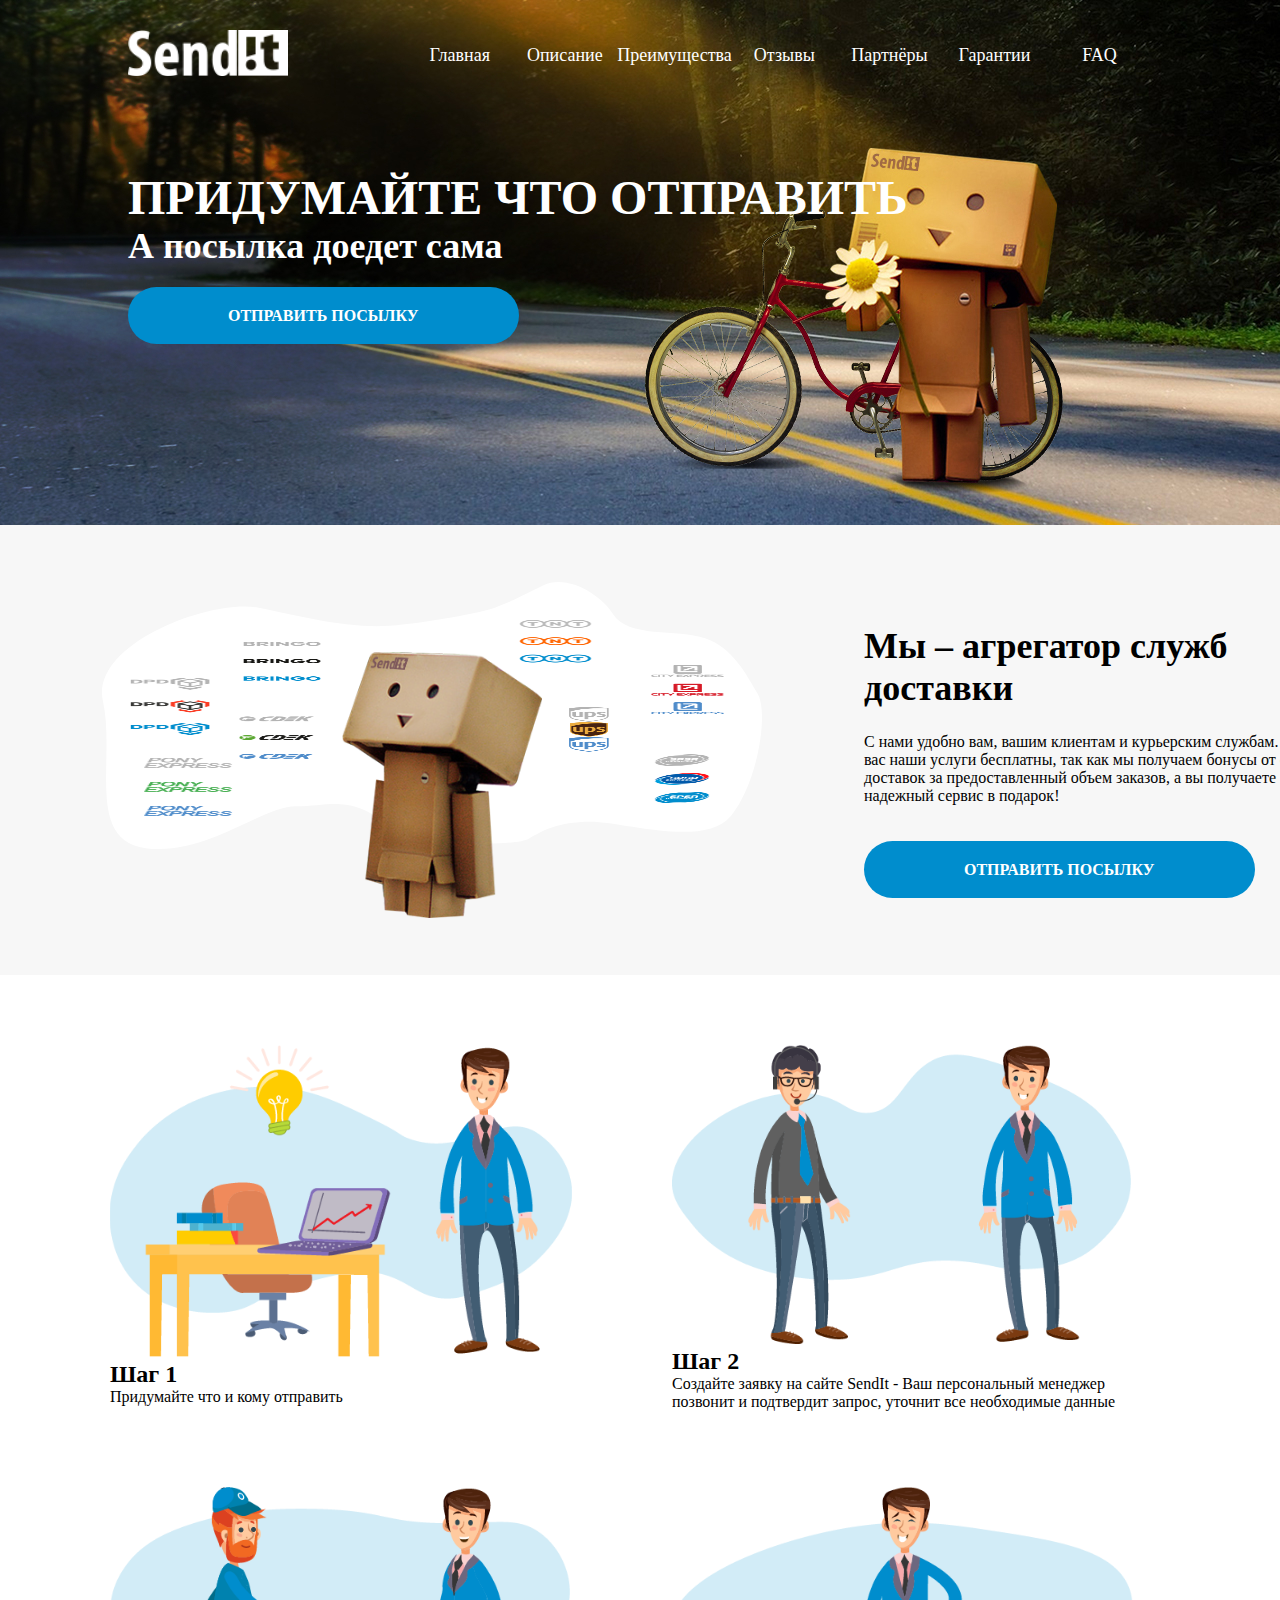
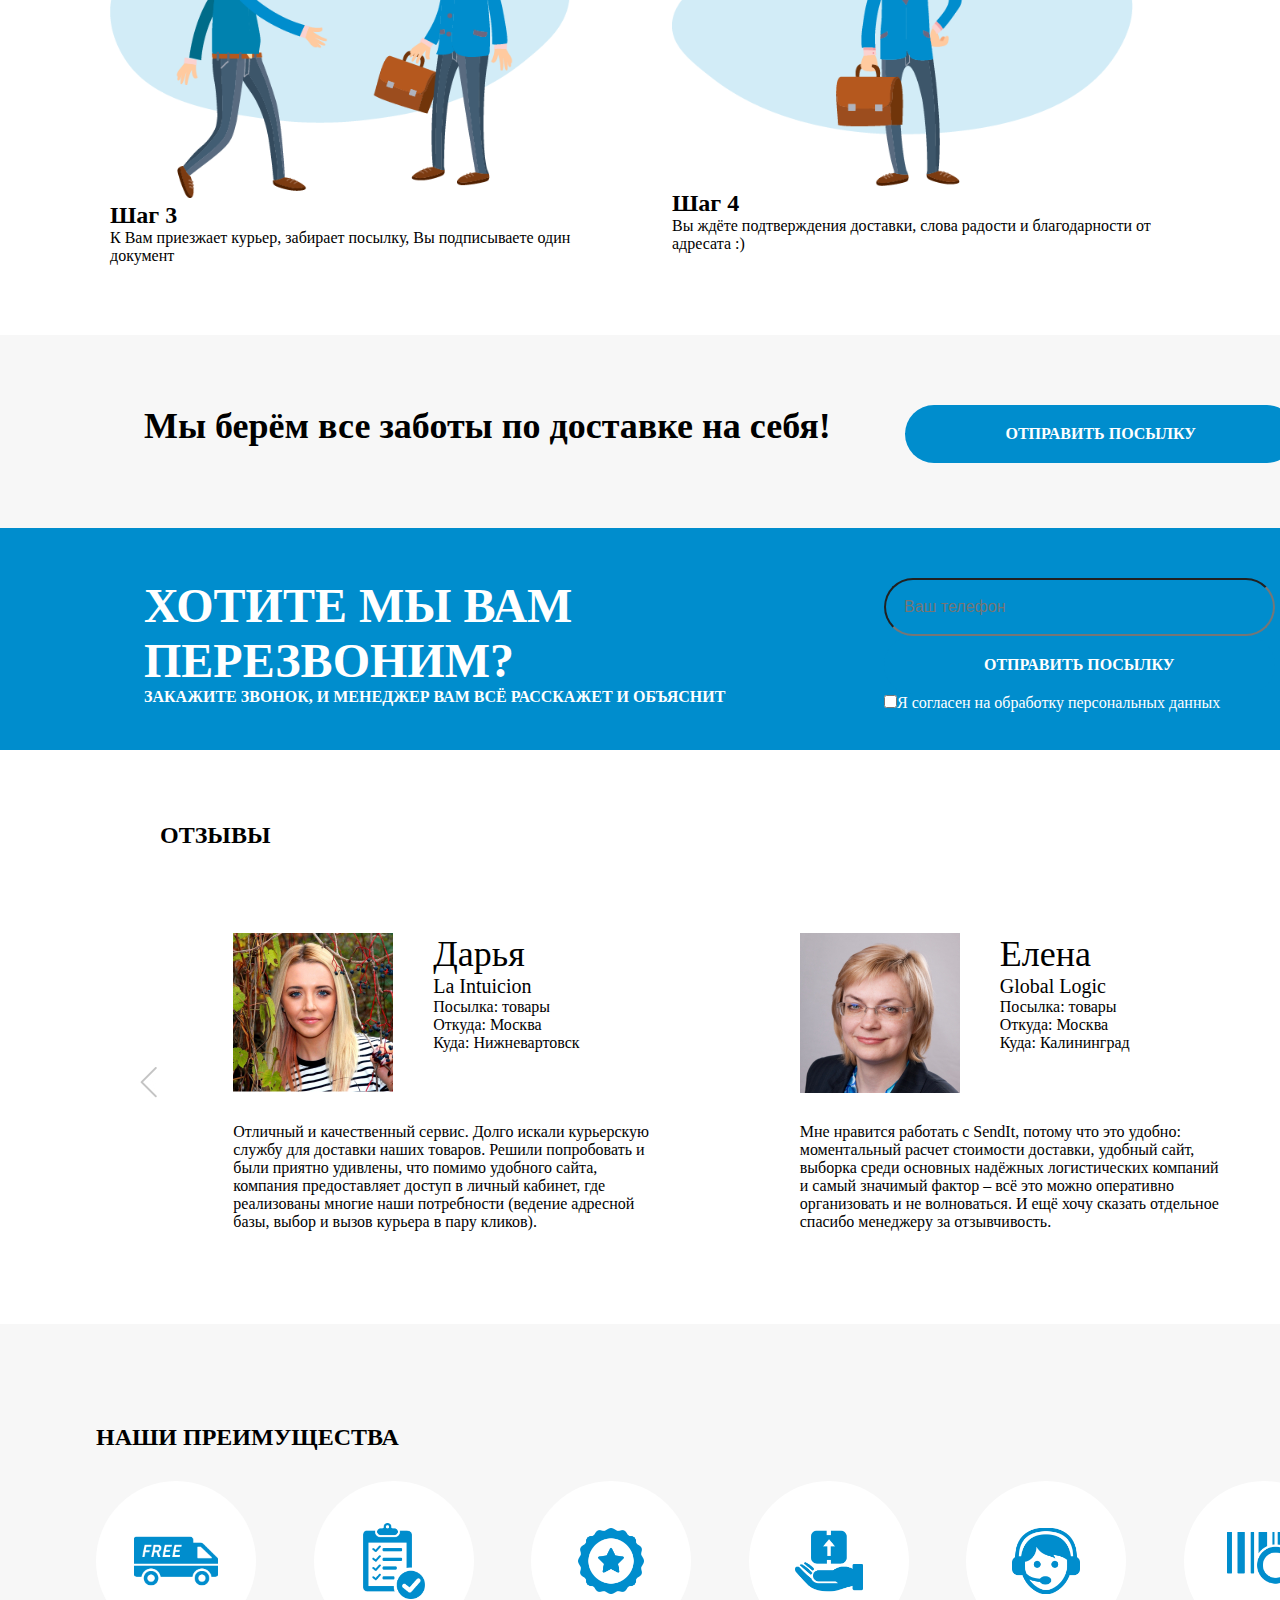
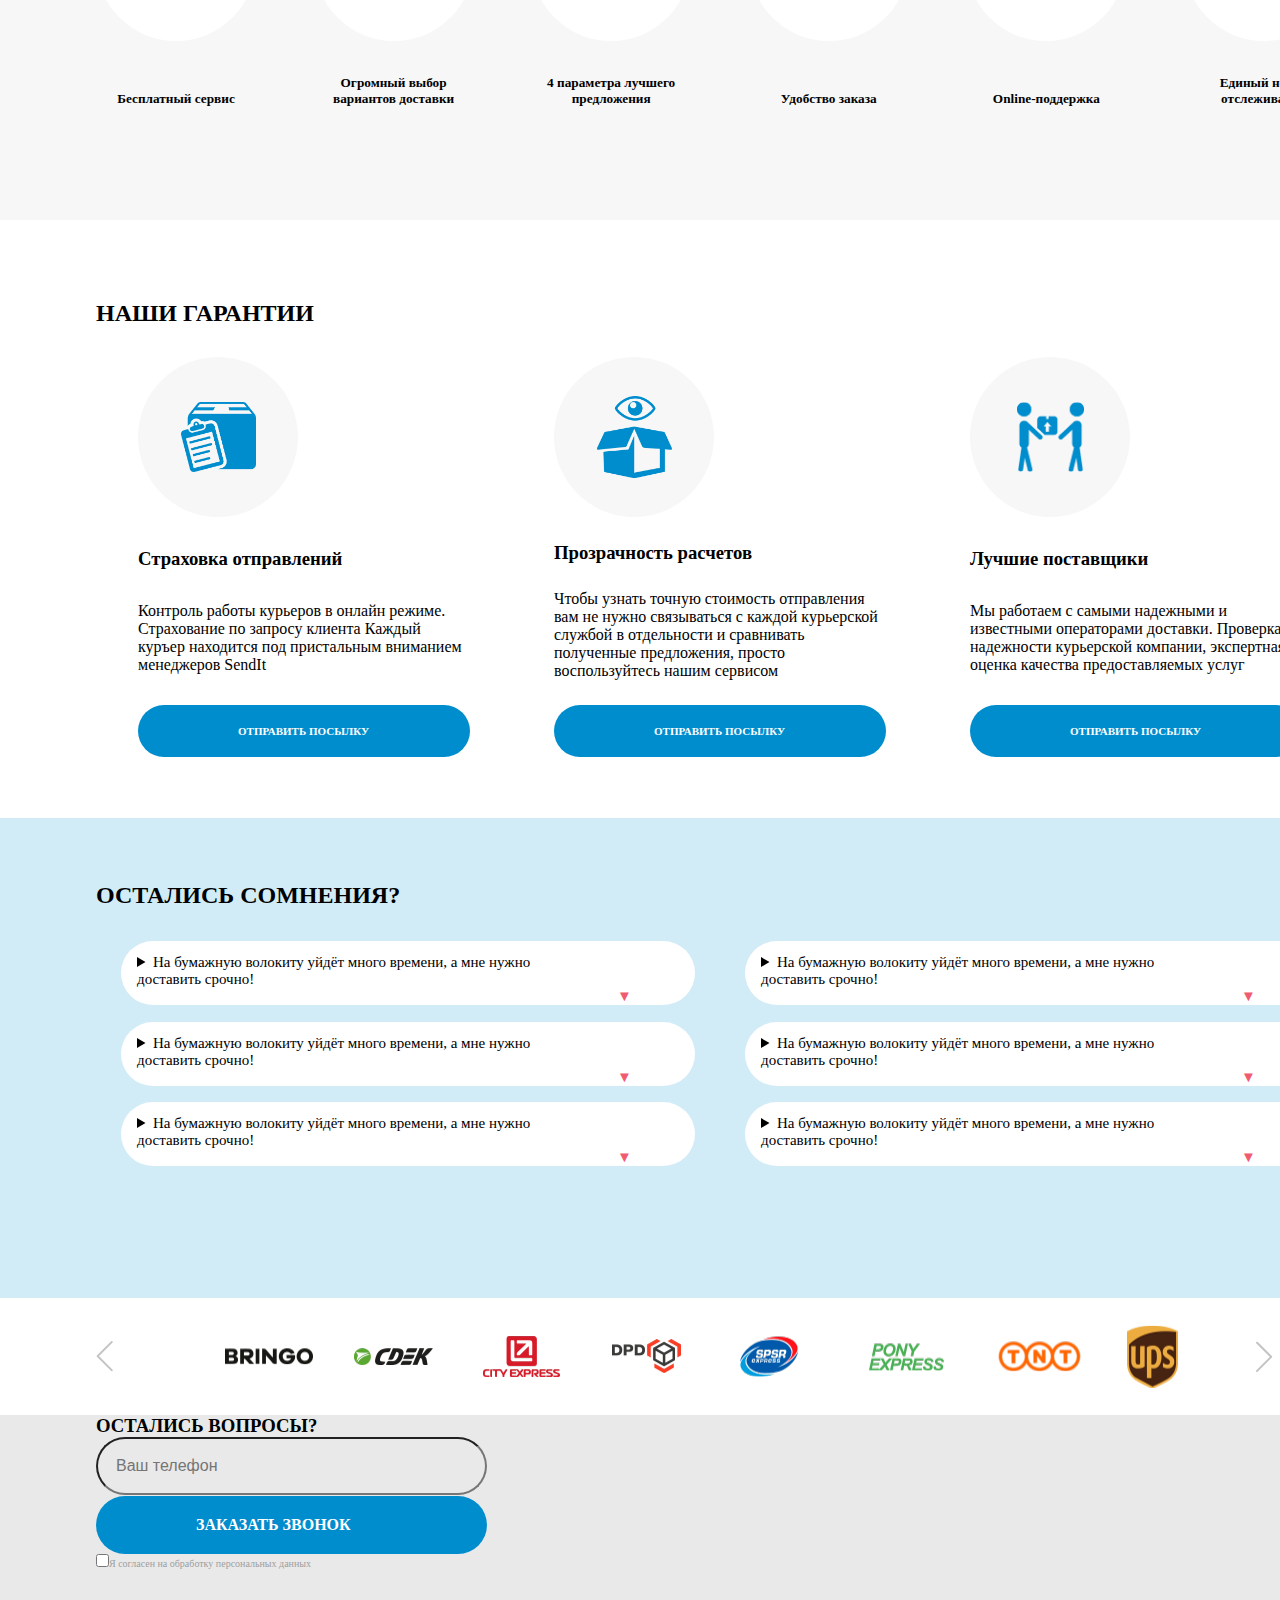
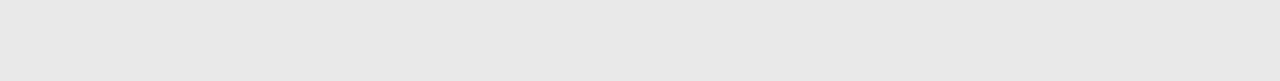
==== commit 0ddeadb6: "home" ====
--- a/Адаптив 2.0/index.html
+++ b/Адаптив 2.0/index.html
@@ -234,6 +234,32 @@
         </div>
         <div class="six-slider__bottom"></div>
     </div>
+    <div class="seven-slider center">
+        <div class="seven-slider__content">
+            <a href="#" class="seven-slider__links"><img src="img/strelka-left.jpg" alt="left" class="seven-slider__pic"></a>
+            <a href="#" class="seven-slider__links"><img src="img/bringo.png" alt="bringo" class="seven-slider__pic"></a>
+            <a href="#" class="seven-slider__links"><img src="img/cdek.png" alt="cdek" class="seven-slider__pic"></a>
+            <a href="#" class="seven-slider__links"><img src="img/city_express.png" alt="city_express" class="seven-slider__pic"></a>
+            <a href="#" class="seven-slider__links"><img src="img/dpd.png" alt="dpd" class="seven-slider__pic"></a>
+            <a href="#" class="seven-slider__links"><img src="img/spsr.png" alt="spsr" class="seven-slider__pic"></a>
+            <a href="#" class="seven-slider__links"><img src="img/pony.png" alt="pony" class="seven-slider__pic"></a>
+            <a href="#" class="seven-slider__links"><img src="img/tnt.png" alt="tnt" class="seven-slider__pic"></a>
+            <a href="#" class="seven-slider__links"><img src="img/ups.png" alt="ups" class="seven-slider__pic"></a>
+            <a href="#" class="seven-slider__links"><img src="img/strelka-right.jpg" alt="right" class="seven-slider__pic"></a>
+        </div>
+    </div>
+    <div class="footer center">
+        <div class="footer__top">
+            <h3 class="vopros">ОСТАЛИСЬ ВОПРОСЫ?</h3>
+            <div class="four-slider__telephone-number">
+                <input class="number footer-style" type="number" placeholder="Ваш телефон" >
+                    <a href="#" class="long-button ">ЗАКАЗАТЬ ЗВОНОК</a>
+                <form class="footer__check" action="1"> <input  type="checkbox">Я согласен на обработку персональных данных</form>
+            </div>
+
+
+        </div>
+    </div>
 
 
 
--- a/Адаптив 2.0/style.css
+++ b/Адаптив 2.0/style.css
@@ -128,6 +128,7 @@
 
 .four-slider {
   width: 1440px;
+  padding-bottom: 80px;
 }
 .four-slider__top {
   background-color: #f7f7f7;
@@ -310,8 +311,6 @@
 
 .six-slider {
   width: 1440px;
-  padding-left: 6rem;
-  padding-right: 6rem;
   padding-top: 6rem;
 }
 .six-slider__top {
@@ -330,11 +329,11 @@
   justify-content: space-between;
 }
 .six-slider__top-block-content {
+  align-items: flex-end;
   width: 558px;
   height: 64px;
   border-radius: 200px;
   background-color: #ffffff;
-  align-items: center;
   font-size: 15px;
   font-weight: 400;
   padding-left: 1rem;
@@ -342,6 +341,43 @@
 }
 .six-slider__top-lozung {
   padding-bottom: 2rem;
+}
+
+.seven-slider {
+  width: 1440px;
+}
+.seven-slider__content {
+  display: flex;
+  justify-content: space-between;
+  align-items: center;
+  padding: 25px 6rem;
+}
+.seven-slider__links {
+  display: flex;
+  align-items: center;
+  width: 88px;
+  height: 17px;
+  padding-top: 25px;
+  padding-bottom: 25px;
+}
+
+.footer {
+  width: 1440px;
+  background-color: #e9e9e9;
+  height: 266px;
+}
+.footer__top {
+  padding-left: 6rem;
+  padding-right: 6rem;
+}
+.footer__check {
+  color: #9e9e9e;
+  font-size: 10px;
+  font-weight: 400;
+}
+
+.footer-style {
+  background-color: #e9e9e9;
 }
 
 summary {
